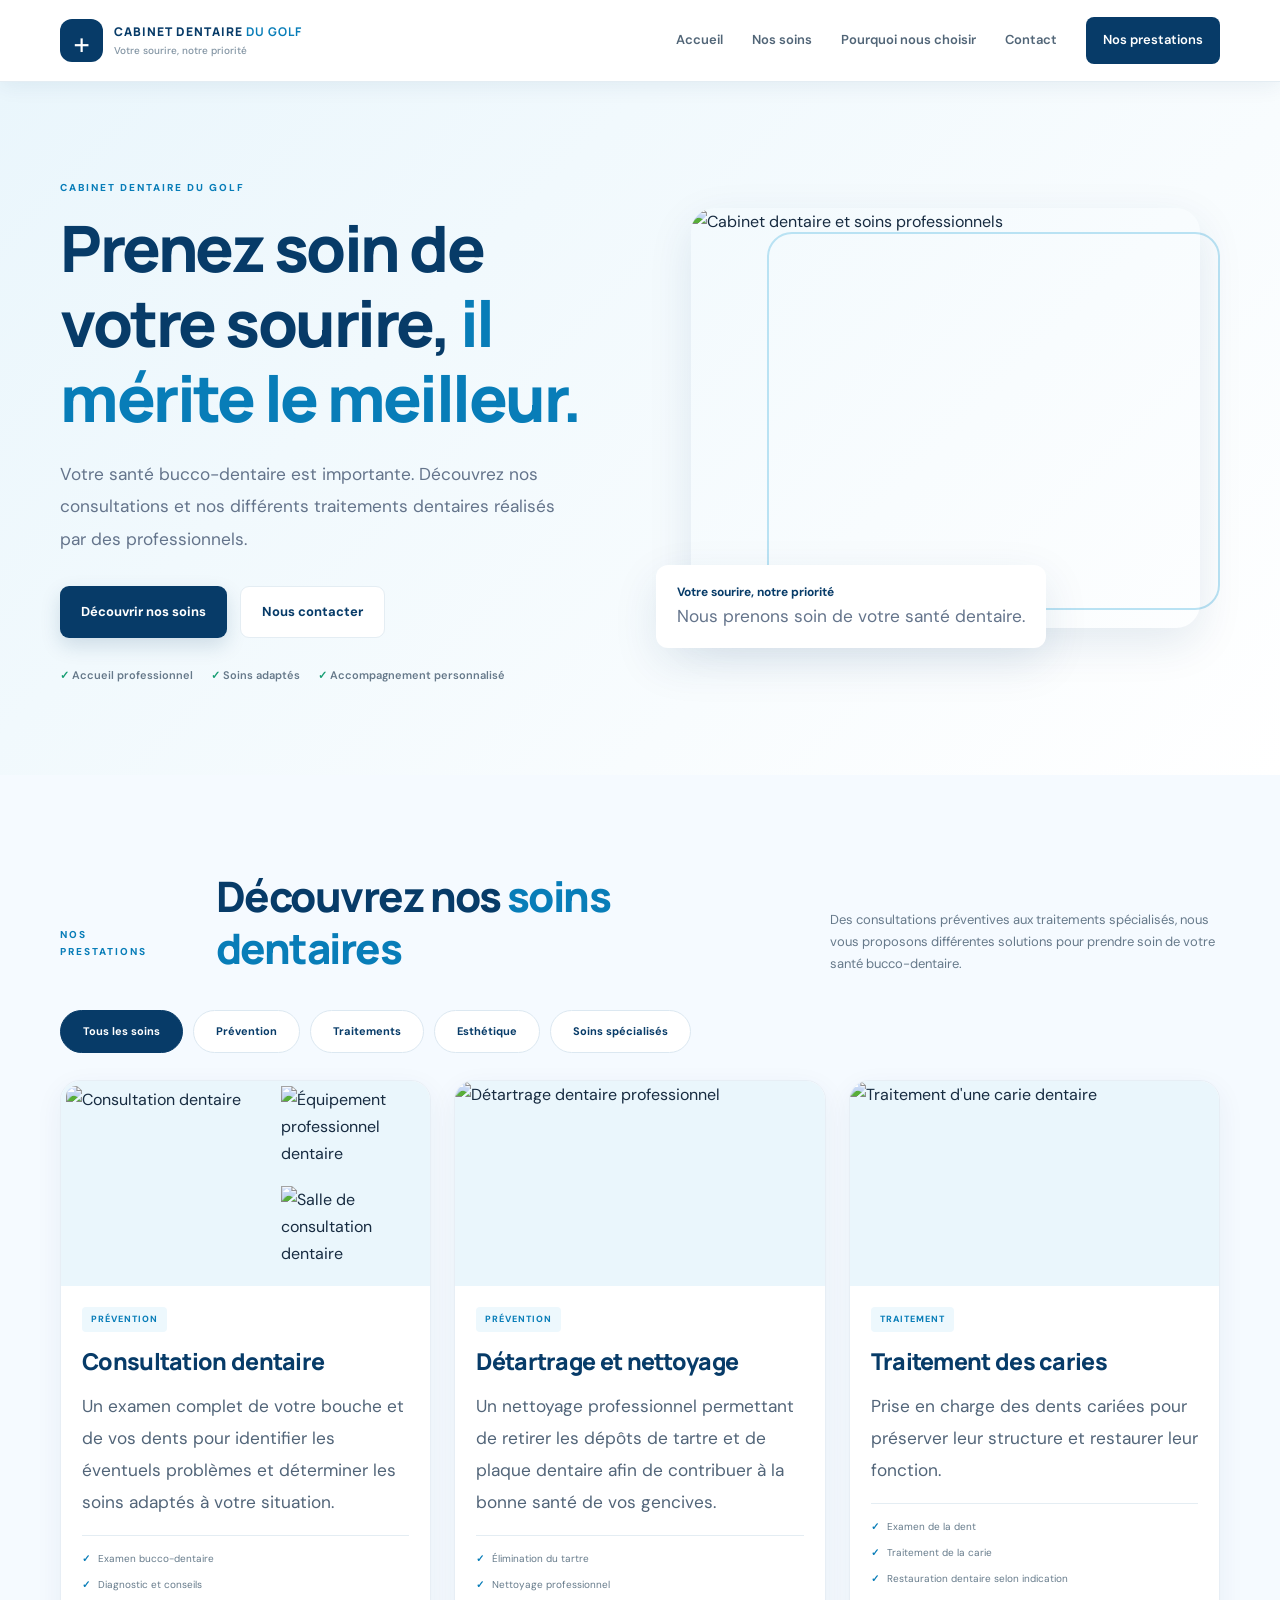
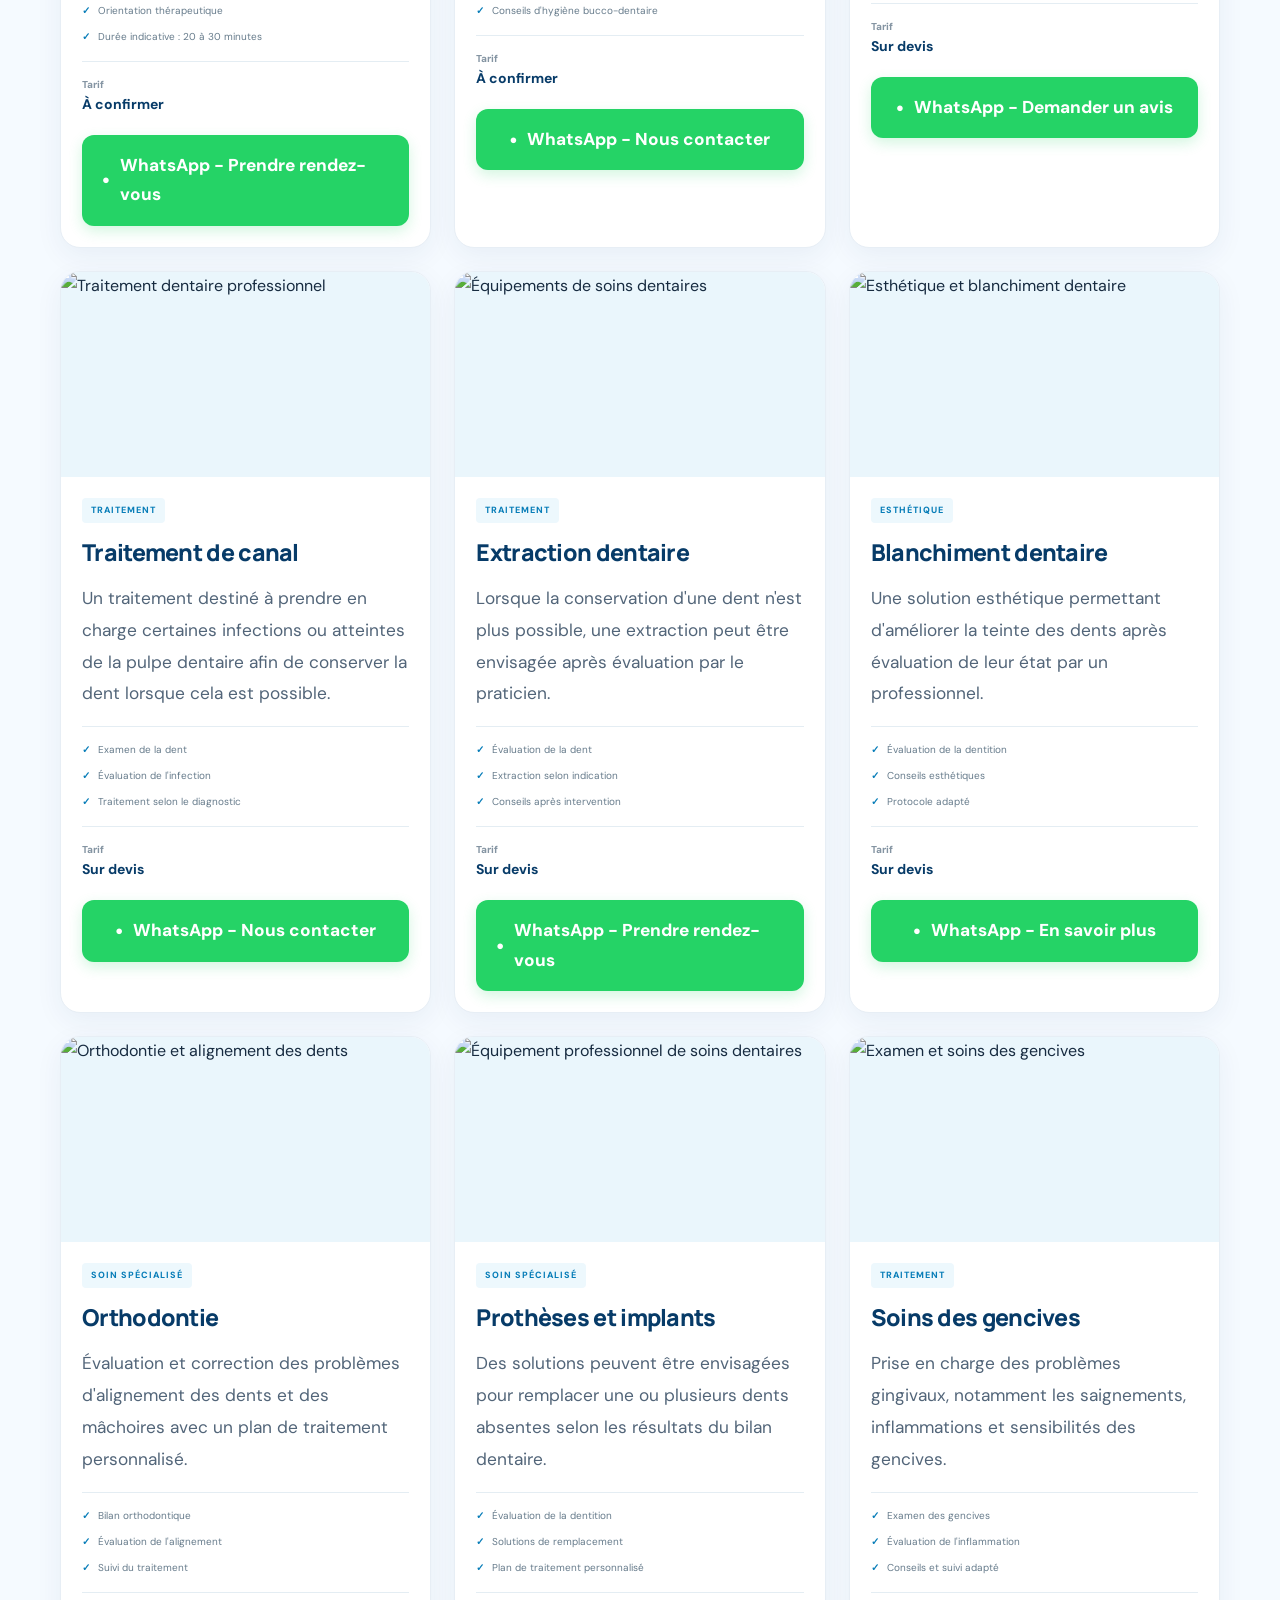
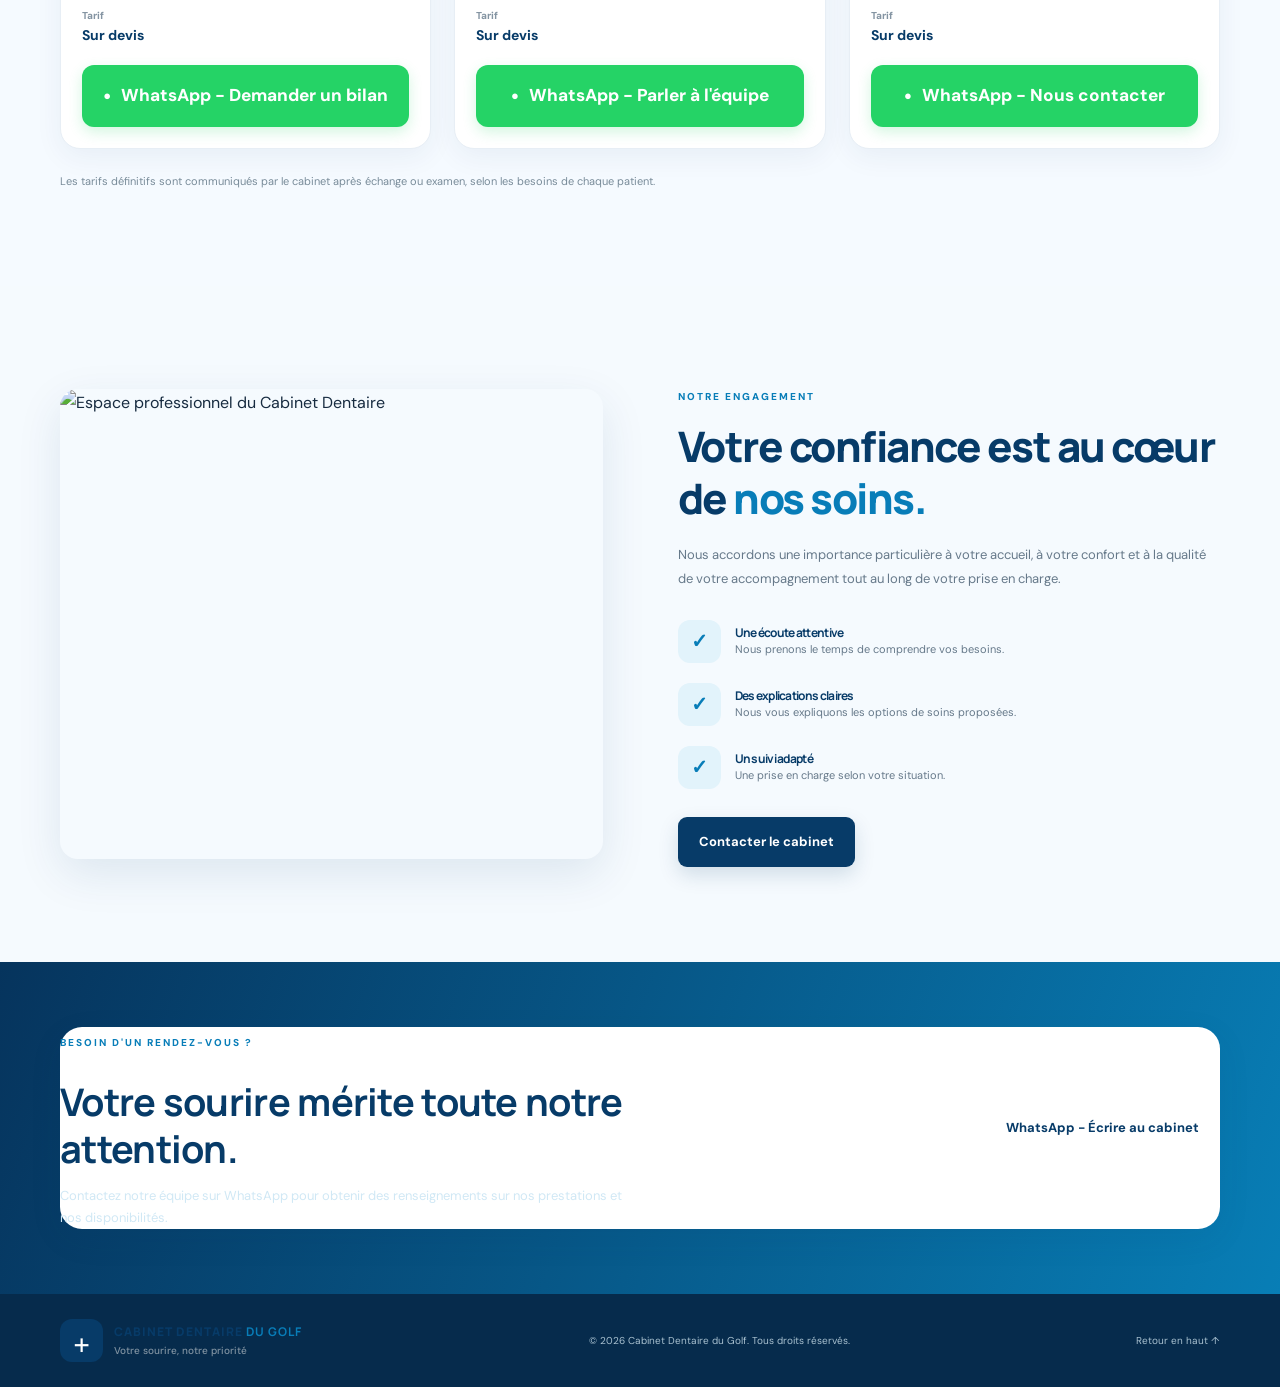
==== index.html @ 1cea5f8b "add" ====
<!DOCTYPE html>
<html lang="fr">
<head>
    <meta charset="UTF-8">
    <meta name="viewport" content="width=device-width, initial-scale=1.0">
    <meta name="description" content="Découvrez les consultations et soins dentaires du Cabinet Dentaire du Golf. Prenez rendez-vous facilement sur WhatsApp.">

    <title>Nos soins dentaires | Cabinet Dentaire du Golf</title>

    <!-- Google Fonts -->
    <link rel="preconnect" href="https://fonts.googleapis.com">
    <link rel="preconnect" href="https://fonts.gstatic.com" crossorigin>
    <link href="https://fonts.googleapis.com/css2?family=DM+Sans:wght@400;500;600;700&family=Manrope:wght@400;500;600;700;800&display=swap" rel="stylesheet">

    <!-- CSS : nous allons créer ce fichier ensuite -->
    <link rel="stylesheet" href="style.css">
</head>

<body>

    <!-- NAVIGATION -->
    <header class="site-header">
        <div class="container nav-container">

            <a href="#accueil" class="logo">
                <span class="logo-icon">+</span>
                <span>
                    CABINET DENTAIRE
                    <strong>DU GOLF</strong>
                    <small>Votre sourire, notre priorité</small>
                </span>
            </a>

            <nav class="navbar">
                <a href="#accueil">Accueil</a>
                <a href="#soins">Nos soins</a>
                <a href="#apropos">Pourquoi nous choisir</a>
                <a href="#contact">Contact</a>
                <a href="#soins" class="nav-button">
                    Nos prestations
                </a>
            </nav>

        </div>
    </header>


    <!-- SECTION HERO -->
    <section class="hero" id="accueil">

        <div class="container hero-container">

            <div class="hero-content">

                <span class="section-label">
                    CABINET DENTAIRE DU GOLF
                </span>

                <h1>
                    Prenez soin de votre sourire,
                    <span>il mérite le meilleur.</span>
                </h1>

                <p>
                    Votre santé bucco-dentaire est importante.
                    Découvrez nos consultations et nos différents
                    traitements dentaires réalisés par des professionnels.
                </p>

                <div class="hero-buttons">

                    <a href="#soins" class="btn-primary">
                        Découvrir nos soins
                    </a>

                    <a href="#contact" class="btn-secondary">
                        Nous contacter
                    </a>

                </div>

                <div class="hero-features">
                    <span>✓ Accueil professionnel</span>
                    <span>✓ Soins adaptés</span>
                    <span>✓ Accompagnement personnalisé</span>
                </div>

            </div>


            <div class="hero-image">

                <img
                    src="https://images.unsplash.com/photo-1606811971618-4486d14f3f99?auto=format&fit=crop&w=1100&q=85"
                    alt="Cabinet dentaire et soins professionnels"
                >

                <div class="hero-image-info">
                    <strong>Votre sourire, notre priorité</strong>
                    <p>Nous prenons soin de votre santé dentaire.</p>
                </div>

            </div>

        </div>

    </section>


    <!-- INTRODUCTION AUX SOINS -->
    <section class="services-section" id="soins">

        <div class="container">

            <div class="section-heading">

                <span class="section-label">NOS PRESTATIONS</span>

                <h2>
                    Découvrez nos
                    <span>soins dentaires</span>
                </h2>

                <p>
                    Des consultations préventives aux traitements spécialisés,
                    nous vous proposons différentes solutions pour prendre
                    soin de votre santé bucco-dentaire.
                </p>

            </div>


            <!-- FILTRES DES SOINS -->
            <div class="services-filters">

                <button class="filter-button active" data-filter="all">
                    Tous les soins
                </button>

                <button class="filter-button" data-filter="prevention">
                    Prévention
                </button>

                <button class="filter-button" data-filter="traitement">
                    Traitements
                </button>

                <button class="filter-button" data-filter="esthetique">
                    Esthétique
                </button>

                <button class="filter-button" data-filter="specialise">
                    Soins spécialisés
                </button>

            </div>


            <!-- CARTES DES SOINS -->
            <div class="services-grid">


                <!-- 01 CONSULTATION -->
                <article class="service-card" data-category="prevention">

                    <div class="service-images consultation-images">

                        <img
                            src="https://images.unsplash.com/photo-1606811841689-23dfddce3e95?auto=format&fit=crop&w=900&q=85"
                            alt="Consultation dentaire"
                            class="main-image"
                        >

                        <div class="secondary-images">

                            <img
                                src="https://images.unsplash.com/photo-1609840114035-3c981b782dfe?auto=format&fit=crop&w=500&q=80"
                                alt="Équipement professionnel dentaire"
                            >

                            <img
                                src="https://images.unsplash.com/photo-1629909613654-28e377c37b09?auto=format&fit=crop&w=500&q=80"
                                alt="Salle de consultation dentaire"
                            >

                        </div>

                    </div>

                    <div class="service-content">

                        <span class="service-category">
                            PRÉVENTION
                        </span>

                        <h3>Consultation dentaire</h3>

                        <p>
                            Un examen complet de votre bouche et de vos dents
                            pour identifier les éventuels problèmes et
                            déterminer les soins adaptés à votre situation.
                        </p>

                        <ul class="service-information">
                            <li>Examen bucco-dentaire</li>
                            <li>Diagnostic et conseils</li>
                            <li>Orientation thérapeutique</li>
                            <li>Durée indicative : 20 à 30 minutes</li>
                        </ul>

                        <div class="service-price">
                            <span>Tarif</span>
                            <strong>À confirmer</strong>
                        </div>

                        <a
                            href="https://wa.me/243XXXXXXXXX?text=Bonjour%2C%20je%20souhaite%20prendre%20rendez-vous%20pour%20une%20consultation%20dentaire."
                            class="whatsapp-button"
                            target="_blank"
                            rel="noopener noreferrer"
                        >
                            WhatsApp - Prendre rendez-vous
                        </a>

                    </div>

                </article>


                <!-- 02 DÉTARTRAGE -->
                <article class="service-card" data-category="prevention">

                    <div class="service-images">

                        <img
                            src="https://images.unsplash.com/photo-1609840114035-3c981b782dfe?auto=format&fit=crop&w=900&q=85"
                            alt="Détartrage dentaire professionnel"
                        >

                    </div>

                    <div class="service-content">

                        <span class="service-category">
                            PRÉVENTION
                        </span>

                        <h3>Détartrage et nettoyage</h3>

                        <p>
                            Un nettoyage professionnel permettant de retirer
                            les dépôts de tartre et de plaque dentaire afin
                            de contribuer à la bonne santé de vos gencives.
                        </p>

                        <ul class="service-information">
                            <li>Élimination du tartre</li>
                            <li>Nettoyage professionnel</li>
                            <li>Conseils d'hygiène bucco-dentaire</li>
                        </ul>

                        <div class="service-price">
                            <span>Tarif</span>
                            <strong>À confirmer</strong>
                        </div>

                        <a
                            href="https://wa.me/243XXXXXXXXX?text=Bonjour%2C%20je%20souhaite%20des%20informations%20sur%20le%20d%C3%A9tartrage."
                            class="whatsapp-button"
                            target="_blank"
                            rel="noopener noreferrer"
                        >
                            WhatsApp - Nous contacter
                        </a>

                    </div>

                </article>


                <!-- 03 CARIES -->
                <article class="service-card" data-category="traitement">

                    <div class="service-images">

                        <img
                            src="https://images.unsplash.com/photo-1606265752439-1f18756aa7fc?auto=format&fit=crop&w=900&q=85"
                            alt="Traitement d'une carie dentaire"
                        >

                    </div>

                    <div class="service-content">

                        <span class="service-category">
                            TRAITEMENT
                        </span>

                        <h3>Traitement des caries</h3>

                        <p>
                            Prise en charge des dents cariées pour préserver
                            leur structure et restaurer leur fonction.
                        </p>

                        <ul class="service-information">
                            <li>Examen de la dent</li>
                            <li>Traitement de la carie</li>
                            <li>Restauration dentaire selon indication</li>
                        </ul>

                        <div class="service-price">
                            <span>Tarif</span>
                            <strong>Sur devis</strong>
                        </div>

                        <a
                            href="https://wa.me/243XXXXXXXXX?text=Bonjour%2C%20je%20souhaite%20des%20informations%20sur%20le%20traitement%20des%20caries."
                            class="whatsapp-button"
                            target="_blank"
                            rel="noopener noreferrer"
                        >
                            WhatsApp - Demander un avis
                        </a>

                    </div>

                </article>


                <!-- 04 TRAITEMENT DE CANAL -->
                <article class="service-card" data-category="traitement">

                    <div class="service-images">

                        <img
                            src="https://images.unsplash.com/photo-1606811971618-4486d14f3f99?auto=format&fit=crop&w=900&q=85"
                            alt="Traitement dentaire professionnel"
                        >

                    </div>

                    <div class="service-content">

                        <span class="service-category">
                            TRAITEMENT
                        </span>

                        <h3>Traitement de canal</h3>

                        <p>
                            Un traitement destiné à prendre en charge
                            certaines infections ou atteintes de la pulpe
                            dentaire afin de conserver la dent lorsque cela
                            est possible.
                        </p>

                        <ul class="service-information">
                            <li>Examen de la dent</li>
                            <li>Évaluation de l'infection</li>
                            <li>Traitement selon le diagnostic</li>
                        </ul>

                        <div class="service-price">
                            <span>Tarif</span>
                            <strong>Sur devis</strong>
                        </div>

                        <a
                            href="https://wa.me/243XXXXXXXXX?text=Bonjour%2C%20je%20souhaite%20des%20informations%20sur%20le%20traitement%20de%20canal."
                            class="whatsapp-button"
                            target="_blank"
                            rel="noopener noreferrer"
                        >
                            WhatsApp - Nous contacter
                        </a>

                    </div>

                </article>


                <!-- 05 EXTRACTION -->
                <article class="service-card" data-category="traitement">

                    <div class="service-images">

                        <img
                            src="https://images.unsplash.com/photo-1629909613654-28e377c37b09?auto=format&fit=crop&w=900&q=85"
                            alt="Équipements de soins dentaires"
                        >

                    </div>

                    <div class="service-content">

                        <span class="service-category">
                            TRAITEMENT
                        </span>

                        <h3>Extraction dentaire</h3>

                        <p>
                            Lorsque la conservation d'une dent n'est plus
                            possible, une extraction peut être envisagée
                            après évaluation par le praticien.
                        </p>

                        <ul class="service-information">
                            <li>Évaluation de la dent</li>
                            <li>Extraction selon indication</li>
                            <li>Conseils après intervention</li>
                        </ul>

                        <div class="service-price">
                            <span>Tarif</span>
                            <strong>Sur devis</strong>
                        </div>

                        <a
                            href="https://wa.me/243XXXXXXXXX?text=Bonjour%2C%20je%20souhaite%20des%20informations%20sur%20une%20extraction%20dentaire."
                            class="whatsapp-button"
                            target="_blank"
                            rel="noopener noreferrer"
                        >
                            WhatsApp - Prendre rendez-vous
                        </a>

                    </div>

                </article>


                <!-- 06 BLANCHIMENT -->
                <article class="service-card" data-category="esthetique">

                    <div class="service-images">

                        <img
                            src="https://images.unsplash.com/photo-1598256989800-fe5f95da9787?auto=format&fit=crop&w=900&q=85"
                            alt="Esthétique et blanchiment dentaire"
                        >

                    </div>

                    <div class="service-content">

                        <span class="service-category">
                            ESTHÉTIQUE
                        </span>

                        <h3>Blanchiment dentaire</h3>

                        <p>
                            Une solution esthétique permettant d'améliorer
                            la teinte des dents après évaluation de leur
                            état par un professionnel.
                        </p>

                        <ul class="service-information">
                            <li>Évaluation de la dentition</li>
                            <li>Conseils esthétiques</li>
                            <li>Protocole adapté</li>
                        </ul>

                        <div class="service-price">
                            <span>Tarif</span>
                            <strong>Sur devis</strong>
                        </div>

                        <a
                            href="https://wa.me/243XXXXXXXXX?text=Bonjour%2C%20je%20souhaite%20des%20informations%20sur%20le%20blanchiment%20dentaire."
                            class="whatsapp-button"
                            target="_blank"
                            rel="noopener noreferrer"
                        >
                            WhatsApp - En savoir plus
                        </a>

                    </div>

                </article>


                <!-- 07 ORTHODONTIE -->
                <article class="service-card" data-category="specialise">

                    <div class="service-images">

                        <img
                            src="https://images.unsplash.com/photo-1606811971618-4486d14f3f99?auto=format&fit=crop&w=900&q=85"
                            alt="Orthodontie et alignement des dents"
                        >

                    </div>

                    <div class="service-content">

                        <span class="service-category">
                            SOIN SPÉCIALISÉ
                        </span>

                        <h3>Orthodontie</h3>

                        <p>
                            Évaluation et correction des problèmes
                            d'alignement des dents et des mâchoires
                            avec un plan de traitement personnalisé.
                        </p>

                        <ul class="service-information">
                            <li>Bilan orthodontique</li>
                            <li>Évaluation de l'alignement</li>
                            <li>Suivi du traitement</li>
                        </ul>

                        <div class="service-price">
                            <span>Tarif</span>
                            <strong>Sur devis</strong>
                        </div>

                        <a
                            href="https://wa.me/243XXXXXXXXX?text=Bonjour%2C%20je%20souhaite%20des%20informations%20sur%20l%27orthodontie."
                            class="whatsapp-button"
                            target="_blank"
                            rel="noopener noreferrer"
                        >
                            WhatsApp - Demander un bilan
                        </a>

                    </div>

                </article>


                <!-- 08 PROTHÈSES ET IMPLANTS -->
                <article class="service-card" data-category="specialise">

                    <div class="service-images">

                        <img
                            src="https://images.unsplash.com/photo-1629909613654-28e377c37b09?auto=format&fit=crop&w=900&q=85"
                            alt="Équipement professionnel de soins dentaires"
                        >

                    </div>

                    <div class="service-content">

                        <span class="service-category">
                            SOIN SPÉCIALISÉ
                        </span>

                        <h3>Prothèses et implants</h3>

                        <p>
                            Des solutions peuvent être envisagées pour
                            remplacer une ou plusieurs dents absentes
                            selon les résultats du bilan dentaire.
                        </p>

                        <ul class="service-information">
                            <li>Évaluation de la dentition</li>
                            <li>Solutions de remplacement</li>
                            <li>Plan de traitement personnalisé</li>
                        </ul>

                        <div class="service-price">
                            <span>Tarif</span>
                            <strong>Sur devis</strong>
                        </div>

                        <a
                            href="https://wa.me/243XXXXXXXXX?text=Bonjour%2C%20je%20souhaite%20des%20informations%20sur%20les%20proth%C3%A8ses%20et%20implants."
                            class="whatsapp-button"
                            target="_blank"
                            rel="noopener noreferrer"
                        >
                            WhatsApp - Parler à l'équipe
                        </a>

                    </div>

                </article>


                <!-- 09 SOINS DES GENCIVES -->
                <article class="service-card" data-category="traitement">

                    <div class="service-images">

                        <img
                            src="https://images.unsplash.com/photo-1609840114035-3c981b782dfe?auto=format&fit=crop&w=900&q=85"
                            alt="Examen et soins des gencives"
                        >

                    </div>

                    <div class="service-content">

                        <span class="service-category">
                            TRAITEMENT
                        </span>

                        <h3>Soins des gencives</h3>

                        <p>
                            Prise en charge des problèmes gingivaux,
                            notamment les saignements, inflammations
                            et sensibilités des gencives.
                        </p>

                        <ul class="service-information">
                            <li>Examen des gencives</li>
                            <li>Évaluation de l'inflammation</li>
                            <li>Conseils et suivi adapté</li>
                        </ul>

                        <div class="service-price">
                            <span>Tarif</span>
                            <strong>Sur devis</strong>
                        </div>

                        <a
                            href="https://wa.me/243XXXXXXXXX?text=Bonjour%2C%20je%20souhaite%20des%20informations%20sur%20les%20soins%20des%20gencives."
                            class="whatsapp-button"
                            target="_blank"
                            rel="noopener noreferrer"
                        >
                            WhatsApp - Nous contacter
                        </a>

                    </div>

                </article>

            </div>

            <p class="price-note">
                Les tarifs définitifs sont communiqués par le cabinet
                après échange ou examen, selon les besoins de chaque patient.
            </p>

        </div>

    </section>


    <!-- POURQUOI NOUS CHOISIR -->
    <section class="why-us-section" id="apropos">

        <div class="container why-us-container">

            <div class="why-us-image">

                <img
                    src="https://images.unsplash.com/photo-1629909613654-28e377c37b09?auto=format&fit=crop&w=1100&q=85"
                    alt="Espace professionnel du Cabinet Dentaire"
                >

            </div>

            <div class="why-us-content">

                <span class="section-label">
                    NOTRE ENGAGEMENT
                </span>

                <h2>
                    Votre confiance est au cœur de
                    <span>nos soins.</span>
                </h2>

                <p>
                    Nous accordons une importance particulière à votre
                    accueil, à votre confort et à la qualité de votre
                    accompagnement tout au long de votre prise en charge.
                </p>

                <div class="benefits-list">

                    <div class="benefit-item">
                        <span class="benefit-icon">✓</span>
                        <div>
                            <h3>Une écoute attentive</h3>
                            <p>Nous prenons le temps de comprendre vos besoins.</p>
                        </div>
                    </div>

                    <div class="benefit-item">
                        <span class="benefit-icon">✓</span>
                        <div>
                            <h3>Des explications claires</h3>
                            <p>Nous vous expliquons les options de soins proposées.</p>
                        </div>
                    </div>

                    <div class="benefit-item">
                        <span class="benefit-icon">✓</span>
                        <div>
                            <h3>Un suivi adapté</h3>
                            <p>Une prise en charge selon votre situation.</p>
                        </div>
                    </div>

                </div>

                <a href="#contact" class="btn-primary">
                    Contacter le cabinet
                </a>

            </div>

        </div>

    </section>


    <!-- CONTACT -->
    <section class="contact-section" id="contact">

        <div class="container contact-container">

            <div>
                <span class="section-label">
                    BESOIN D'UN RENDEZ-VOUS ?
                </span>

                <h2>
                    Votre sourire mérite toute notre attention.
                </h2>

                <p>
                    Contactez notre équipe sur WhatsApp pour obtenir
                    des renseignements sur nos prestations et nos
                    disponibilités.
                </p>
            </div>

            <a
                href="https://wa.me/243XXXXXXXXX?text=Bonjour%20Cabinet%20Dentaire%20du%20Golf%2C%20je%20souhaite%20avoir%20des%20informations."
                target="_blank"
                rel="noopener noreferrer"
                class="contact-whatsapp"
            >
                WhatsApp - Écrire au cabinet
            </a>

        </div>

    </section>


    <!-- FOOTER -->
    <footer class="footer">

        <div class="container footer-container">

            <a href="#accueil" class="logo">
                <span class="logo-icon">+</span>
                <span>
                    CABINET DENTAIRE
                    <strong>DU GOLF</strong>
                    <small>Votre sourire, notre priorité</small>
                </span>
            </a>

            <p>
                © 2026 Cabinet Dentaire du Golf.
                Tous droits réservés.
            </p>

            <a href="#accueil">Retour en haut ↑</a>

        </div>

    </footer>

</body>
</html>
---- style.css ----
/* =========================================
   1. VARIABLES ET CONFIGURATION GÉNÉRALE
========================================= */

:root {
    --primary: #073b68;
    --secondary: #087db8;
    --light-blue: #eaf6fc;
    --pale-blue: #f5fafe;
    --white: #ffffff;
    --dark: #142b40;
    --text: #66798a;
    --border: #e4edf3;
    --green: #20b96e;

    --shadow: 0 15px 45px rgba(7, 59, 104, 0.10);
    --transition: all 0.3s ease;
}

* {
    margin: 0;
    padding: 0;
    box-sizing: border-box;
}

html {
    scroll-behavior: smooth;
    scroll-padding-top: 90px;
}

body {
    font-family: "DM Sans", sans-serif;
    color: var(--dark);
    background: var(--white);
    line-height: 1.7;
}

img {
    display: block;
    width: 100%;
    object-fit: cover;
}

a {
    text-decoration: none;
    color: inherit;
}

button {
    font: inherit;
    cursor: pointer;
}

.container {
    width: min(1160px, calc(100% - 44px));
    margin: auto;
}


/* =========================================
   2. BARRE DE NAVIGATION
========================================= */

.site-header {
    height: 82px;
    display: flex;
    align-items: center;
    background: rgba(255, 255, 255, 0.97);
    position: sticky;
    top: 0;
    z-index: 100;
    border-bottom: 1px solid var(--border);
    backdrop-filter: blur(14px);
}

.nav-container {
    display: flex;
    align-items: center;
    justify-content: space-between;
}

.logo {
    display: flex;
    align-items: center;
    gap: 11px;
    font-family: "Manrope", sans-serif;
    font-size: 12px;
    font-weight: 800;
    letter-spacing: 1px;
    color: var(--primary);
}

.logo-icon {
    width: 43px;
    height: 43px;
    display: grid;
    place-items: center;
    background: var(--primary);
    color: white;
    font-size: 30px;
    font-weight: 500;
    border-radius: 12px;
}

.logo strong {
    color: var(--secondary);
}

.logo small {
    display: block;
    font-family: "DM Sans", sans-serif;
    font-size: 10px;
    font-weight: 500;
    letter-spacing: 0;
    color: #8193a2;
}

.navbar {
    display: flex;
    align-items: center;
    gap: 29px;
}

.navbar a {
    font-size: 13px;
    font-weight: 600;
    color: #516577;
    transition: var(--transition);
}

.navbar a:hover {
    color: var(--secondary);
}

.navbar .nav-button {
    background: var(--primary);
    color: white;
    padding: 12px 17px;
    border-radius: 8px;
}

.navbar .nav-button:hover {
    background: var(--secondary);
    color: white;
}


/* =========================================
   3. BOUTONS
========================================= */

.btn-primary,
.btn-secondary,
.contact-whatsapp {
    display: inline-flex;
    align-items: center;
    justify-content: center;
    padding: 14px 21px;
    border-radius: 9px;
    font-size: 13px;
    font-weight: 700;
    transition: var(--transition);
}

.btn-primary {
    background: var(--primary);
    color: white;
    box-shadow: 0 8px 20px rgba(7, 59, 104, 0.15);
}

.btn-primary:hover {
    background: var(--secondary);
    transform: translateY(-3px);
}

.btn-secondary {
    background: white;
    color: var(--primary);
    border: 1px solid var(--border);
}

.btn-secondary:hover {
    border-color: var(--secondary);
    transform: translateY(-3px);
}


/* =========================================
   4. SECTION HERO
========================================= */

.hero {
    position: relative;
    overflow: hidden;
    background: linear-gradient(
        115deg,
        #f2f9fd 0%,
        #ffffff 60%,
        #eaf6fc 100%
    );

    padding: 78px 0 88px;
}

.hero-container {
    display: grid;
    grid-template-columns: 1.03fr 0.97fr;
    gap: 70px;
    align-items: center;
}

.section-label {
    display: inline-block;
    color: var(--secondary);
    font-size: 10px;
    font-weight: 800;
    letter-spacing: 2px;
    margin-bottom: 15px;
}

.hero-content h1 {
    font-family: "Manrope", sans-serif;
    font-size: clamp(42px, 5vw, 62px);
    font-weight: 800;
    line-height: 1.17;
    letter-spacing: -2.5px;
    color: var(--primary);
    margin-bottom: 22px;
}

.hero-content h1 span,
.section-heading h2 span,
.why-us-content h2 span {
    color: var(--secondary);
}

.hero-content > p {
    max-width: 520px;
    color: var(--text);
    font-size: 15px;
    line-height: 1.9;
}

.hero-buttons {
    display: flex;
    gap: 13px;
    flex-wrap: wrap;
    margin-top: 30px;
}

.hero-features {
    display: flex;
    flex-wrap: wrap;
    gap: 18px;
    margin-top: 28px;
}

.hero-features span {
    font-size: 11px;
    font-weight: 600;
    color: var(--text);
}

.hero-features span::first-letter {
    color: #159d72;
}

.hero-image {
    height: 440px;
    position: relative;
    padding: 0 20px 20px 0;
}

.hero-image::before {
    content: "";
    position: absolute;
    top: 24px;
    right: 0;
    width: 85%;
    height: 85%;
    border: 2px solid #b9e2f3;
    border-radius: 25px;
}

.hero-image img {
    height: 100%;
    position: relative;
    border-radius: 24px;
    box-shadow: var(--shadow);
}

.hero-image-info {
    position: absolute;
    left: -35px;
    bottom: 0;
    background: white;
    padding: 17px 21px;
    border-radius: 12px;
    box-shadow: var(--shadow);
}

.hero-image-info strong {
    display: block;
    font-size: 12px;
    color: var(--primary);
}

.hero-image-info p {
    font-size: 10px;
    color: var(--text);
}


/* =========================================
   5. TITRES DES SECTIONS
========================================= */

.section-heading {
    display: flex;
    justify-content: space-between;
    align-items: end;
    gap: 40px;
    margin-bottom: 35px;
}

.section-heading h2,
.why-us-content h2 {
    font-family: "Manrope", sans-serif;
    font-size: clamp(30px, 3.5vw, 42px);
    font-weight: 800;
    line-height: 1.25;
    letter-spacing: -1.5px;
    color: var(--primary);
}

.section-heading > p {
    max-width: 390px;
    color: var(--text);
    font-size: 13px;
}


/* =========================================
   6. SECTION DES SOINS
========================================= */

.services-section {
    padding: 95px 0;
}

.services-filters {
    display: flex;
    flex-wrap: wrap;
    gap: 10px;
    margin-bottom: 27px;
}

.filter-button {
    padding: 9px 16px;
    border: 1px solid var(--border);
    background: white;
    color: var(--text);
    border-radius: 30px;
    font-size: 11px;
    font-weight: 700;
    transition: var(--transition);
}

.filter-button:hover,
.filter-button.active {
    background: var(--primary);
    border-color: var(--primary);
    color: white;
}


/* =========================================
   7. GRILLE DES CARTES
========================================= */

.services-grid {
    display: grid;
    grid-template-columns: repeat(3, 1fr);
    gap: 23px;
}

.service-card {
    display: flex;
    flex-direction: column;
    background: white;
    border: 1px solid var(--border);
    border-radius: 15px;
    overflow: hidden;
    transition: var(--transition);
}

.service-card:hover {
    transform: translateY(-6px);
    box-shadow: var(--shadow);
    border-color: #c8e5f2;
}


/* =========================================
   8. IMAGES DES CARTES
========================================= */

.service-images {
    height: 205px;
    overflow: hidden;
    background: var(--light-blue);
}

.service-images > img {
    width: 100%;
    height: 100%;
    transition: transform 0.5s ease;
}

.service-card:hover .service-images > img {
    transform: scale(1.06);
}

/* Galerie de consultation avec trois images */

.consultation-images {
    display: grid;
    grid-template-columns: 1.45fr 1fr;
    gap: 5px;
    padding: 5px;
}

.consultation-images .main-image {
    height: 100%;
    border-radius: 10px 0 0 10px;
}

.secondary-images {
    display: grid;
    grid-template-rows: 1fr 1fr;
    gap: 5px;
    min-width: 0;
}

.secondary-images img {
    height: 100%;
    min-height: 0;
    border-radius: 0 9px 0 0;
}

.secondary-images img:last-child {
    border-radius: 0 0 9px 0;
}


/* =========================================
   9. CONTENU DES CARTES
========================================= */

.service-content {
    padding: 21px;
    display: flex;
    flex-direction: column;
    flex: 1;
}

.service-category {
    display: inline-block;
    width: fit-content;
    padding: 5px 9px;
    margin-bottom: 13px;
    background: #edf8fd;
    color: var(--secondary);
    border-radius: 4px;
    font-size: 9px;
    font-weight: 800;
    letter-spacing: 1px;
}

.service-content h3 {
    font-family: "Manrope", sans-serif;
    font-size: 19px;
    font-weight: 800;
    color: var(--primary);
    margin-bottom: 11px;
}

.service-content > p {
    font-size: 12px;
    color: var(--text);
    line-height: 1.85;
    margin-bottom: 16px;
}

.service-information {
    list-style: none;
    display: grid;
    gap: 8px;
    border-top: 1px solid var(--border);
    padding-top: 14px;
}

.service-information li {
    font-size: 10px;
    color: #667b8b;
}

.service-information li::before {
    content: "✓";
    color: var(--secondary);
    font-weight: 800;
    margin-right: 8px;
}


/* =========================================
   10. PRIX DES SOINS
========================================= */

.service-price {
    display: flex;
    flex-direction: column;
    margin-top: 18px;
    padding-top: 14px;
    border-top: 1px solid var(--border);
}

.service-price span {
    font-size: 10px;
    color: #8494a2;
}

.service-price strong {
    font-size: 14px;
    color: var(--primary);
}


/* =========================================
   11. BOUTONS WHATSAPP
========================================= */

.whatsapp-button {
    display: flex;
    align-items: center;
    justify-content: center;
    gap: 8px;

    width: 100%;
    margin-top: 15px;
    padding: 12px 10px;

    background: #eaf9f1;
    color: #138a51;

    border-radius: 8px;

    font-size: 11px;
    font-weight: 800;

    transition: var(--transition);
}

.whatsapp-button::before {
    content: "●";
    font-size: 13px;
}

.whatsapp-button:hover {
    background: #20b96e;
    color: white;
    transform: translateY(-2px);
}

.price-note {
    margin-top: 23px;
    font-size: 11px;
    color: #788b99;
}


/* =========================================
   12. SECTION POURQUOI NOUS CHOISIR
========================================= */

.why-us-section {
    background: var(--pale-blue);
    padding: 95px 0;
}

.why-us-container {
    display: grid;
    grid-template-columns: 1fr 1fr;
    gap: 75px;
    align-items: center;
}

.why-us-image {
    height: 470px;
}

.why-us-image img {
    height: 100%;
    border-radius: 18px;
    box-shadow: var(--shadow);
}

.why-us-content > p {
    font-size: 13px;
    color: var(--text);
    line-height: 1.9;
    margin-top: 18px;
}

.benefits-list {
    display: grid;
    gap: 20px;
    margin: 28px 0;
}

.benefit-item {
    display: flex;
    align-items: center;
    gap: 14px;
}

.benefit-icon {
    width: 43px;
    height: 43px;
    display: grid;
    place-items: center;
    flex-shrink: 0;
    background: #e2f3fb;
    color: var(--secondary);
    border-radius: 12px;
    font-size: 20px;
    font-weight: 800;
}

.benefit-item h3 {
    font-size: 12px;
    color: var(--primary);
}

.benefit-item p {
    font-size: 11px;
    color: var(--text);
}


/* =========================================
   13. SECTION CONTACT
========================================= */

.contact-section {
    padding: 65px 0;
    background: linear-gradient(
        110deg,
        #06345d,
        #087eb6
    );
    color: white;
}

.contact-container {
    display: flex;
    justify-content: space-between;
    align-items: center;
    gap: 35px;
}

.contact-container h2 {
    max-width: 600px;
    font-family: "Manrope", sans-serif;
    font-size: clamp(27px, 3vw, 38px);
    line-height: 1.25;
    margin: 12px 0;
}

.contact-container p {
    max-width: 580px;
    font-size: 13px;
    color: #d0e8f5;
}

.contact-whatsapp {
    flex-shrink: 0;
    background: white;
    color: var(--primary);
}

.contact-whatsapp:hover {
    background: #eaf9f1;
    transform: translateY(-3px);
}


/* =========================================
   14. PIED DE PAGE
========================================= */

.footer {
    background: #062b4c;
    color: white;
    padding: 25px 0;
}

.footer-container {
    display: flex;
    align-items: center;
    justify-content: space-between;
    gap: 20px;
}

.footer-container p,
.footer-container > a:last-child {
    font-size: 10px;
    color: #a9c1d0;
}


/* =========================================
   15. RESPONSIVE TABLETTES
========================================= */

@media (max-width: 950px) {

    .navbar {
        gap: 15px;
    }

    .hero-container {
        gap: 40px;
    }

    .services-grid {
        grid-template-columns: repeat(2, 1fr);
    }

    .why-us-container {
        gap: 40px;
    }

}


/* =========================================
   16. RESPONSIVE MOBILES
========================================= */

@media (max-width: 720px) {

    .site-header {
        height: 72px;
    }

    .navbar {
        gap: 10px;
    }

    .navbar a {
        font-size: 10px;
    }

    .navbar .nav-button {
        padding: 9px 10px;
    }

    .hero {
        padding: 55px 0 65px;
    }

    .hero-container {
        grid-template-columns: 1fr;
        gap: 45px;
    }

    .hero-image {
        height: 340px;
        margin-left: 25px;
    }

    .hero-content h1 {
        font-size: 43px;
    }

    .section-heading {
        display: block;
    }

    .section-heading > p {
        margin-top: 15px;
    }

    .why-us-container {
        grid-template-columns: 1fr;
        gap: 38px;
    }

    .why-us-image {
        height: 340px;
    }

    .contact-container {
        align-items: flex-start;
        flex-direction: column;
    }

    .footer-container {
        flex-wrap: wrap;
    }

}


/* =========================================
   17. PETITS ÉCRANS
========================================= */

@media (max-width: 520px) {

    .container {
        width: calc(100% - 30px);
    }

    .hero-content h1 {
        font-size: 39px;
        letter-spacing: -1.5px;
    }

    .hero-content > p {
        font-size: 14px;
    }

    .hero-image {
        height: 280px;
    }

    .services-section,
    .why-us-section {
        padding: 68px 0;
    }

    .services-grid {
        grid-template-columns: 1fr;
        gap: 18px;
    }

    .service-images {
        height: 215px;
    }

    .service-content {
        padding: 20px;
    }

    .section-heading h2,
    .why-us-content h2 {
        font-size: 32px;
    }

    .services-filters {
        gap: 7px;
    }

    .filter-button {
        padding: 8px 12px;
        font-size: 10px;
    }

    .footer-container {
        gap: 14px;
    }

    .footer-container p {
        width: 100%;
    }

}


/* =========================================
   18. ACCESSIBILITÉ
========================================= */

button:focus-visible,
a:focus-visible {
    outline: 3px solid #38aee0;
    outline-offset: 3px;
}

@media (prefers-reduced-motion: reduce) {
    *,
    *::before,
    *::after {
        scroll-behavior: auto !important;
        transition-duration: 0.01ms !important;
        animation-duration: 0.01ms !important;
    }
}


/* =========================================
   DESIGN PREMIUM - CABINET DENTAIRE DU GOLF
========================================= */

/* Police moderne */
@import url('https://fonts.googleapis.com/css2?family=DM+Sans:wght@400;500;600;700;800&family=Manrope:wght@400;500;600;700;800&display=swap');

:root {
    --primary: #073b68;
    --secondary: #087db8;
    --accent: #16a34a;
    --whatsapp: #25D366;
    --whatsapp-dark: #128C7E;
    --text-dark: #172b40;
    --text-light: #64748b;
    --background: #f5faff;
    --white: #ffffff;
}

body {
    font-family: 'DM Sans', sans-serif;
    color: var(--text-dark);
    background: var(--background);
    line-height: 1.7;
}

h1, h2, h3, h4 {
    font-family: 'Manrope', sans-serif;
    letter-spacing: -0.7px;
    line-height: 1.25;
    color: var(--primary);
}

/* Navigation */
.site-header {
    background: rgba(255, 255, 255, 0.97);
    box-shadow: 0 4px 20px rgba(7, 59, 104, 0.07);
    backdrop-filter: blur(12px);
}

.nav-button {
    background: var(--primary);
    color: white;
    border-radius: 30px;
    padding: 12px 24px;
    font-weight: 700;
    transition: background 0.2s ease;
}

.nav-button:hover {
    background: var(--secondary);
}

/* Hero */
.hero {
    background: linear-gradient(135deg, #eaf6fc, #ffffff);
    padding: 90px 0;
}

.hero h1 {
    font-size: clamp(2.5rem, 5vw, 4.2rem);
    font-weight: 800;
}

.hero p {
    font-size: 1.08rem;
    color: var(--text-light);
}

/* Titres de sections */
.section-title {
    font-size: clamp(2rem, 4vw, 2.8rem);
    font-weight: 800;
    margin-bottom: 15px;
}

.section-description {
    color: var(--text-light);
    max-width: 680px;
    margin: 0 auto 35px;
}

/* Filtres */
.filter-button {
    background: white;
    border: 1px solid #dce8f1;
    color: var(--primary);
    border-radius: 30px;
    padding: 11px 22px;
    font-family: inherit;
    font-weight: 700;
    transition: all 0.2s ease;
}

.filter-button.active {
    background: var(--primary);
    color: white;
    border-color: var(--primary);
}

.filter-button:hover {
    border-color: var(--secondary);
    color: var(--secondary);
}

/* Cartes de soins */
.service-card {
    background: white;
    border: 1px solid #e7eef5;
    border-radius: 20px;
    overflow: hidden;
    box-shadow: 0 8px 28px rgba(7, 59, 104, 0.06);
    transition: transform 0.25s ease, box-shadow 0.25s ease;
}

.service-card:hover {
    transform: translateY(-5px);
    box-shadow: 0 16px 38px rgba(7, 59, 104, 0.12);
}

.service-card h3 {
    font-size: 1.25rem;
    font-weight: 800;
}

.service-card p {
    color: var(--text-light);
}

.service-price {
    color: var(--primary);
    font-weight: 800;
    font-size: 1.05rem;
}

/* Bouton WhatsApp : vert permanent */
.whatsapp-button {
    display: flex;
    align-items: center;
    justify-content: center;
    gap: 10px;
    width: 100%;
    padding: 14px 18px;
    margin-top: 18px;
    border: none;
    border-radius: 12px;
    background-color: #25D366 !important;
    color: #ffffff !important;
    font-family: 'DM Sans', sans-serif;
    font-size: 15px;
    font-weight: 800;
    text-decoration: none;
    box-shadow: 0 5px 14px rgba(37, 211, 102, 0.2);
    cursor: pointer;
    transition: transform 0.2s ease, box-shadow 0.2s ease;
}

/* Même couleur verte au survol */
.whatsapp-button:hover,
.whatsapp-button:focus,
.whatsapp-button:active {
    background-color: #25D366 !important;
    color: #ffffff !important;
    transform: translateY(-2px);
    box-shadow: 0 8px 20px rgba(37, 211, 102, 0.3);
}

/* Icône WhatsApp */
.whatsapp-button svg {
    width: 21px;
    height: 21px;
    fill: currentColor;
    flex-shrink: 0;
}

/* Sections de présentation */
.why-item {
    background: white;
    border-radius: 16px;
    padding: 25px;
    box-shadow: 0 5px 20px rgba(7, 59, 104, 0.05);
}

.contact-container {
    background: white;
    border-radius: 22px;
    box-shadow: 0 10px 35px rgba(7, 59, 104, 0.07);
}

/* Pied de page */
footer {
    background: #062c4c;
    color: white;
}

footer p,
footer a {
    color: #d4e5f2;
}

/* Responsive */
@media (max-width: 768px) {
    .hero {
        padding: 55px 0;
    }

    .hero h1 {
        font-size: 2.3rem;
    }

    .service-card {
        border-radius: 16px;
    }

    .whatsapp-button {
        padding: 13px;
    }
}



/* =========================================
   AGRANDIR LES TEXTES DES CARTES DE SOINS
========================================= */

/* Titres des soins */
.service-card h3 {
    font-size: 1.45rem;
    font-weight: 800;
    line-height: 1.4;
    margin-bottom: 14px;
}

/* Descriptions des soins */
.service-card p {
    font-size: 1.08rem;
    line-height: 1.85;
    color: #526579;
}

/* Informations supplémentaires */
.service-information {
    font-size: 1.05rem;
    line-height: 1.8;
}

/* Prix des soins */
.service-price {
    font-size: 1.3rem;
    font-weight: 800;
    margin-top: 15px;
}

/* Boutons WhatsApp */
.service-card .whatsapp-button {
    font-size: 1.08rem;
    font-weight: 800;
    padding: 16px 20px;
    min-height: 55px;
}

/* Numéros des cartes */
.service-card .service-number {
    font-size: 1.1rem;
    font-weight: 800;
}

/* Version mobile */
@media (max-width: 768px) {
    .service-card h3 {
        font-size: 1.3rem;
    }

    .service-card p,
    .service-information {
        font-size: 1.02rem;
    }

    .service-price {
        font-size: 1.2rem;
    }

    .service-card .whatsapp-button {
        font-size: 1rem;
    }
}
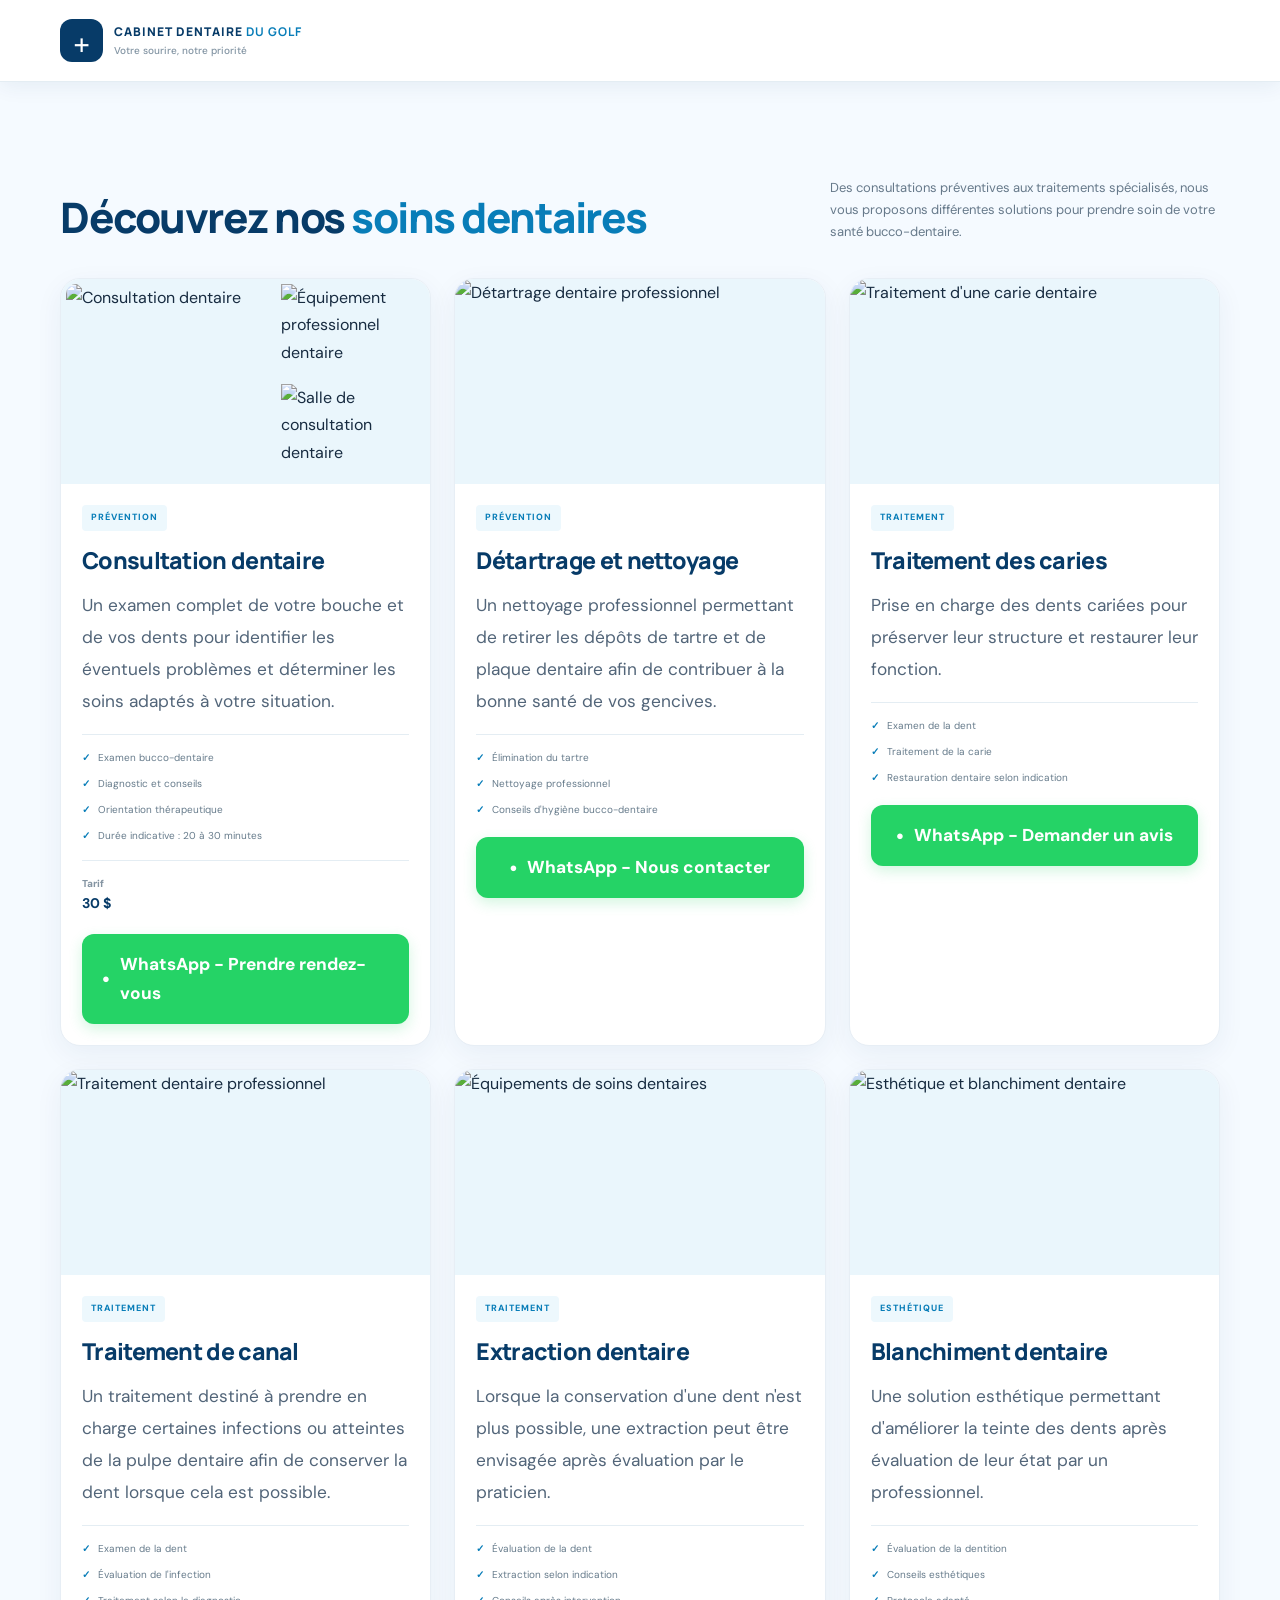
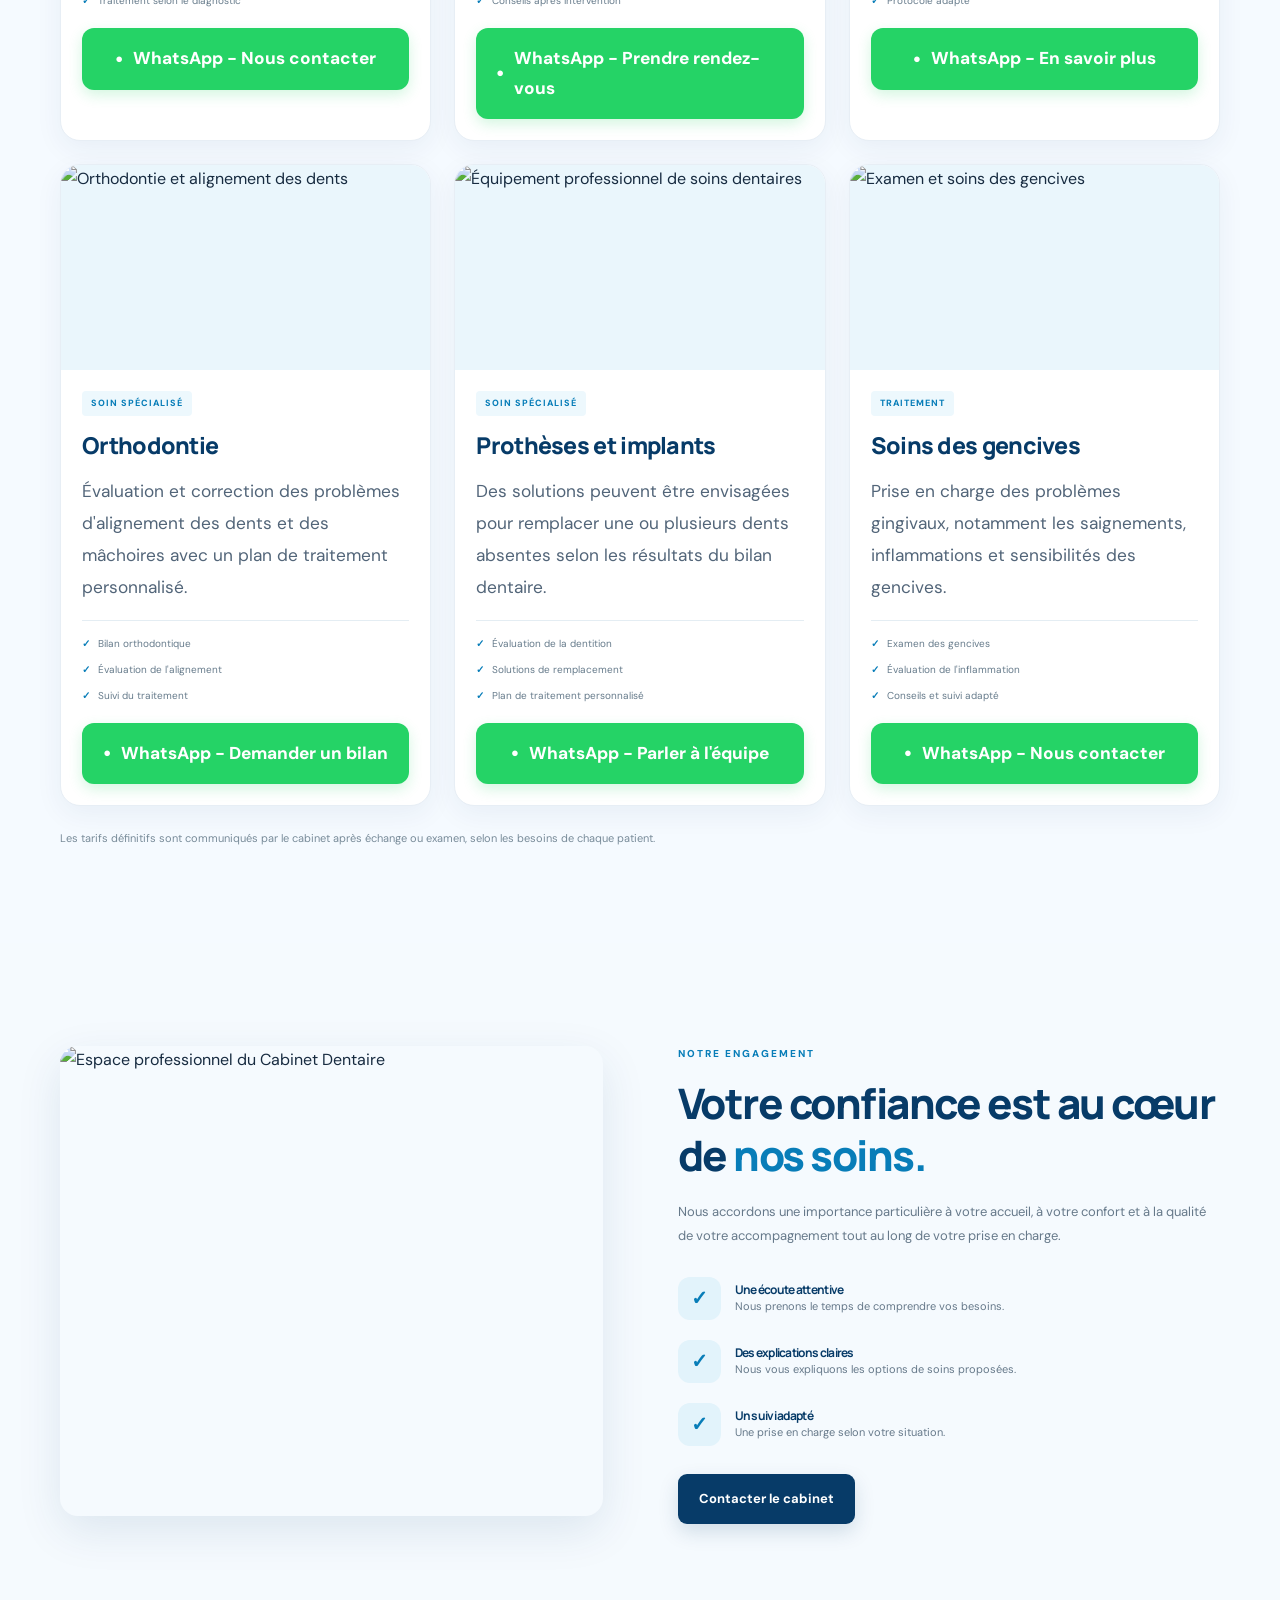
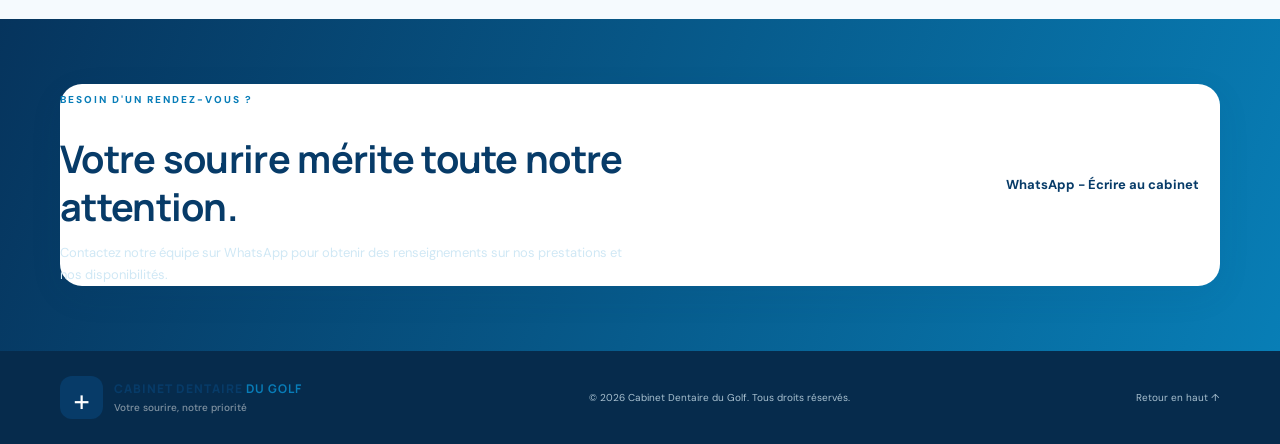
==== commit 6a559717: "add" ====
--- a/index.html
+++ b/index.html
@@ -32,81 +32,11 @@
                 </span>
             </a>
 
-            <nav class="navbar">
-                <a href="#accueil">Accueil</a>
-                <a href="#soins">Nos soins</a>
-                <a href="#apropos">Pourquoi nous choisir</a>
-                <a href="#contact">Contact</a>
-                <a href="#soins" class="nav-button">
-                    Nos prestations
-                </a>
-            </nav>
-
+           
         </div>
     </header>
 
 
-    <!-- SECTION HERO -->
-    <section class="hero" id="accueil">
-
-        <div class="container hero-container">
-
-            <div class="hero-content">
-
-                <span class="section-label">
-                    CABINET DENTAIRE DU GOLF
-                </span>
-
-                <h1>
-                    Prenez soin de votre sourire,
-                    <span>il mérite le meilleur.</span>
-                </h1>
-
-                <p>
-                    Votre santé bucco-dentaire est importante.
-                    Découvrez nos consultations et nos différents
-                    traitements dentaires réalisés par des professionnels.
-                </p>
-
-                <div class="hero-buttons">
-
-                    <a href="#soins" class="btn-primary">
-                        Découvrir nos soins
-                    </a>
-
-                    <a href="#contact" class="btn-secondary">
-                        Nous contacter
-                    </a>
-
-                </div>
-
-                <div class="hero-features">
-                    <span>✓ Accueil professionnel</span>
-                    <span>✓ Soins adaptés</span>
-                    <span>✓ Accompagnement personnalisé</span>
-                </div>
-
-            </div>
-
-
-            <div class="hero-image">
-
-                <img
-                    src="https://images.unsplash.com/photo-1606811971618-4486d14f3f99?auto=format&fit=crop&w=1100&q=85"
-                    alt="Cabinet dentaire et soins professionnels"
-                >
-
-                <div class="hero-image-info">
-                    <strong>Votre sourire, notre priorité</strong>
-                    <p>Nous prenons soin de votre santé dentaire.</p>
-                </div>
-
-            </div>
-
-        </div>
-
-    </section>
-
 
     <!-- INTRODUCTION AUX SOINS -->
     <section class="services-section" id="soins">
@@ -114,8 +44,6 @@
         <div class="container">
 
             <div class="section-heading">
-
-                <span class="section-label">NOS PRESTATIONS</span>
 
                 <h2>
                     Découvrez nos
@@ -132,30 +60,7 @@
 
 
             <!-- FILTRES DES SOINS -->
-            <div class="services-filters">
-
-                <button class="filter-button active" data-filter="all">
-                    Tous les soins
-                </button>
-
-                <button class="filter-button" data-filter="prevention">
-                    Prévention
-                </button>
-
-                <button class="filter-button" data-filter="traitement">
-                    Traitements
-                </button>
-
-                <button class="filter-button" data-filter="esthetique">
-                    Esthétique
-                </button>
-
-                <button class="filter-button" data-filter="specialise">
-                    Soins spécialisés
-                </button>
-
-            </div>
-
+        
 
             <!-- CARTES DES SOINS -->
             <div class="services-grid">
@@ -211,7 +116,7 @@
 
                         <div class="service-price">
                             <span>Tarif</span>
-                            <strong>À confirmer</strong>
+                            <strong>30 $</strong>
                         </div>
 
                         <a
@@ -260,11 +165,7 @@
                             <li>Conseils d'hygiène bucco-dentaire</li>
                         </ul>
 
-                        <div class="service-price">
-                            <span>Tarif</span>
-                            <strong>À confirmer</strong>
-                        </div>
-
+    
                         <a
                             href="https://wa.me/243XXXXXXXXX?text=Bonjour%2C%20je%20souhaite%20des%20informations%20sur%20le%20d%C3%A9tartrage."
                             class="whatsapp-button"
@@ -310,11 +211,7 @@
                             <li>Restauration dentaire selon indication</li>
                         </ul>
 
-                        <div class="service-price">
-                            <span>Tarif</span>
-                            <strong>Sur devis</strong>
-                        </div>
-
+                        
                         <a
                             href="https://wa.me/243XXXXXXXXX?text=Bonjour%2C%20je%20souhaite%20des%20informations%20sur%20le%20traitement%20des%20caries."
                             class="whatsapp-button"
@@ -362,10 +259,7 @@
                             <li>Traitement selon le diagnostic</li>
                         </ul>
 
-                        <div class="service-price">
-                            <span>Tarif</span>
-                            <strong>Sur devis</strong>
-                        </div>
+                        
 
                         <a
                             href="https://wa.me/243XXXXXXXXX?text=Bonjour%2C%20je%20souhaite%20des%20informations%20sur%20le%20traitement%20de%20canal."
@@ -413,10 +307,7 @@
                             <li>Conseils après intervention</li>
                         </ul>
 
-                        <div class="service-price">
-                            <span>Tarif</span>
-                            <strong>Sur devis</strong>
-                        </div>
+                       
 
                         <a
                             href="https://wa.me/243XXXXXXXXX?text=Bonjour%2C%20je%20souhaite%20des%20informations%20sur%20une%20extraction%20dentaire."
@@ -464,10 +355,7 @@
                             <li>Protocole adapté</li>
                         </ul>
 
-                        <div class="service-price">
-                            <span>Tarif</span>
-                            <strong>Sur devis</strong>
-                        </div>
+                       
 
                         <a
                             href="https://wa.me/243XXXXXXXXX?text=Bonjour%2C%20je%20souhaite%20des%20informations%20sur%20le%20blanchiment%20dentaire."
@@ -515,10 +403,7 @@
                             <li>Suivi du traitement</li>
                         </ul>
 
-                        <div class="service-price">
-                            <span>Tarif</span>
-                            <strong>Sur devis</strong>
-                        </div>
+                       
 
                         <a
                             href="https://wa.me/243XXXXXXXXX?text=Bonjour%2C%20je%20souhaite%20des%20informations%20sur%20l%27orthodontie."
@@ -566,10 +451,7 @@
                             <li>Plan de traitement personnalisé</li>
                         </ul>
 
-                        <div class="service-price">
-                            <span>Tarif</span>
-                            <strong>Sur devis</strong>
-                        </div>
+                        
 
                         <a
                             href="https://wa.me/243XXXXXXXXX?text=Bonjour%2C%20je%20souhaite%20des%20informations%20sur%20les%20proth%C3%A8ses%20et%20implants."
@@ -617,10 +499,7 @@
                             <li>Conseils et suivi adapté</li>
                         </ul>
 
-                        <div class="service-price">
-                            <span>Tarif</span>
-                            <strong>Sur devis</strong>
-                        </div>
+                        
 
                         <a
                             href="https://wa.me/243XXXXXXXXX?text=Bonjour%2C%20je%20souhaite%20des%20informations%20sur%20les%20soins%20des%20gencives."
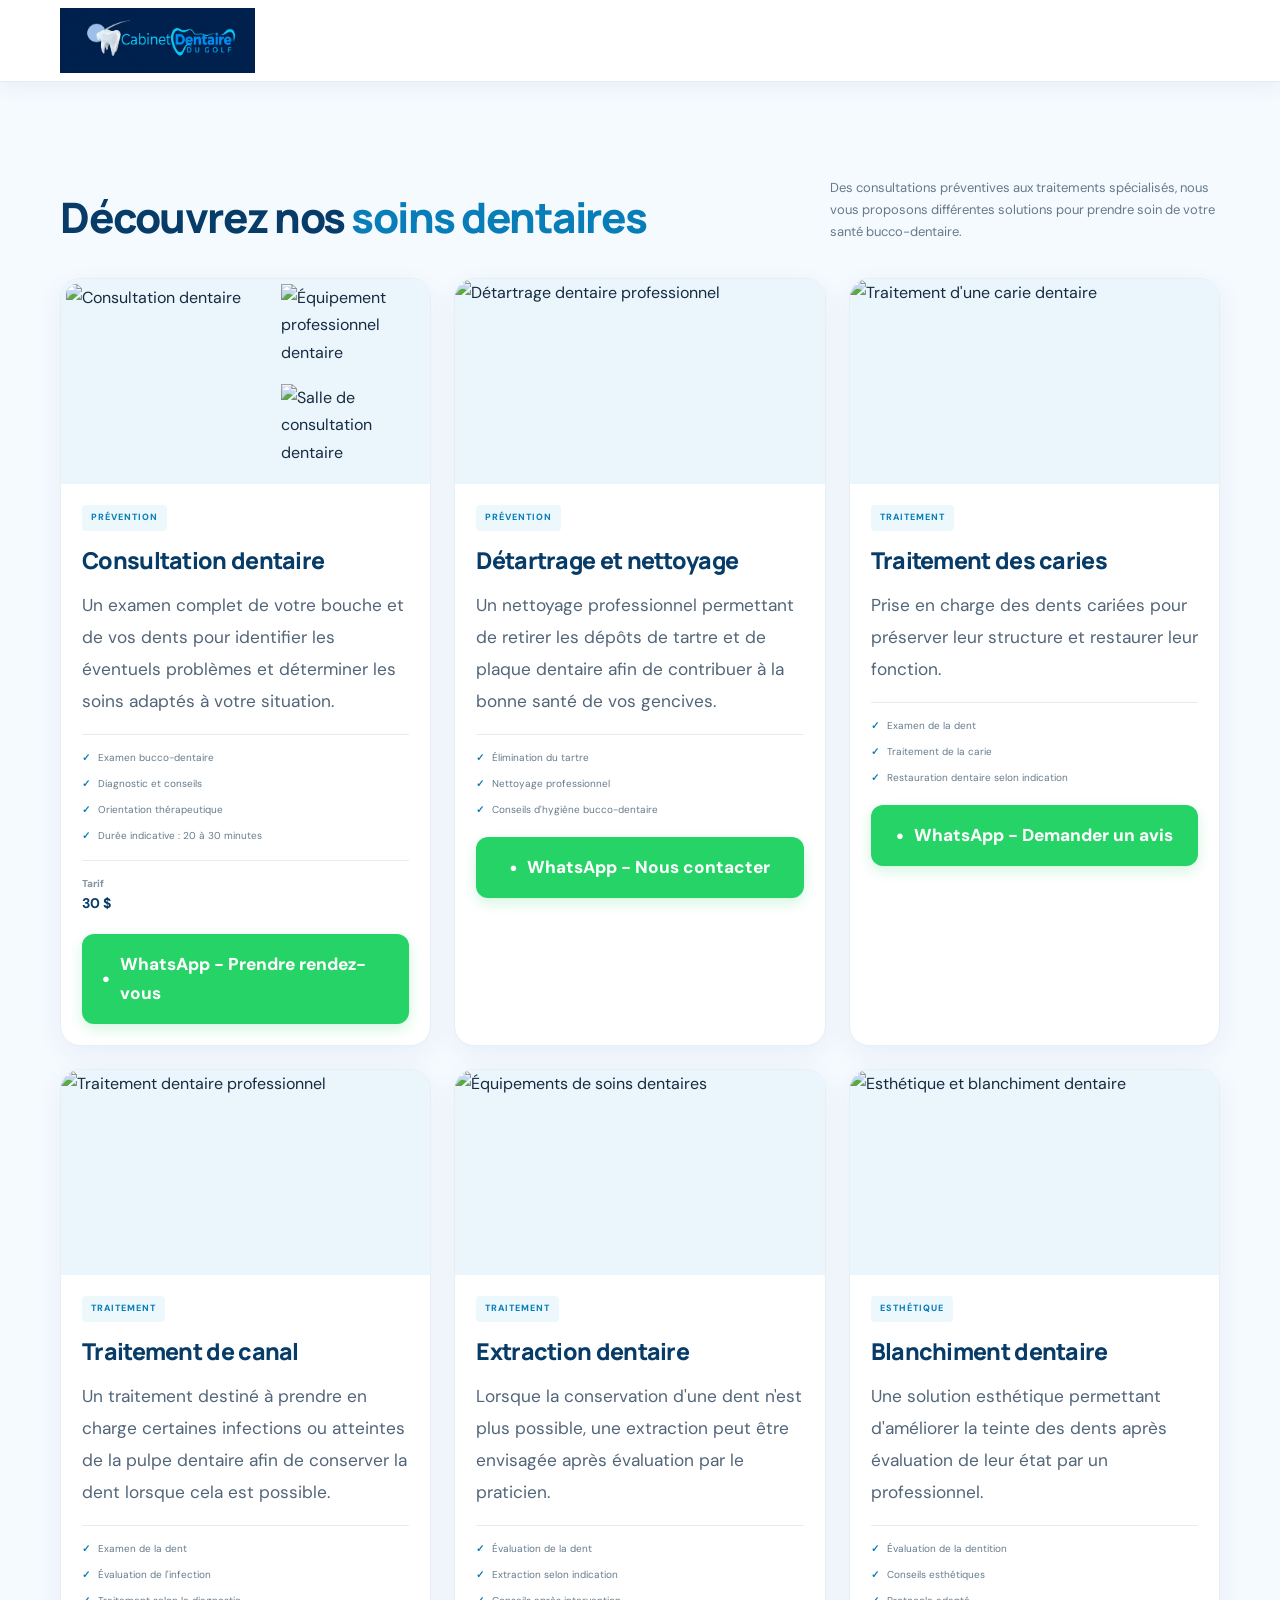
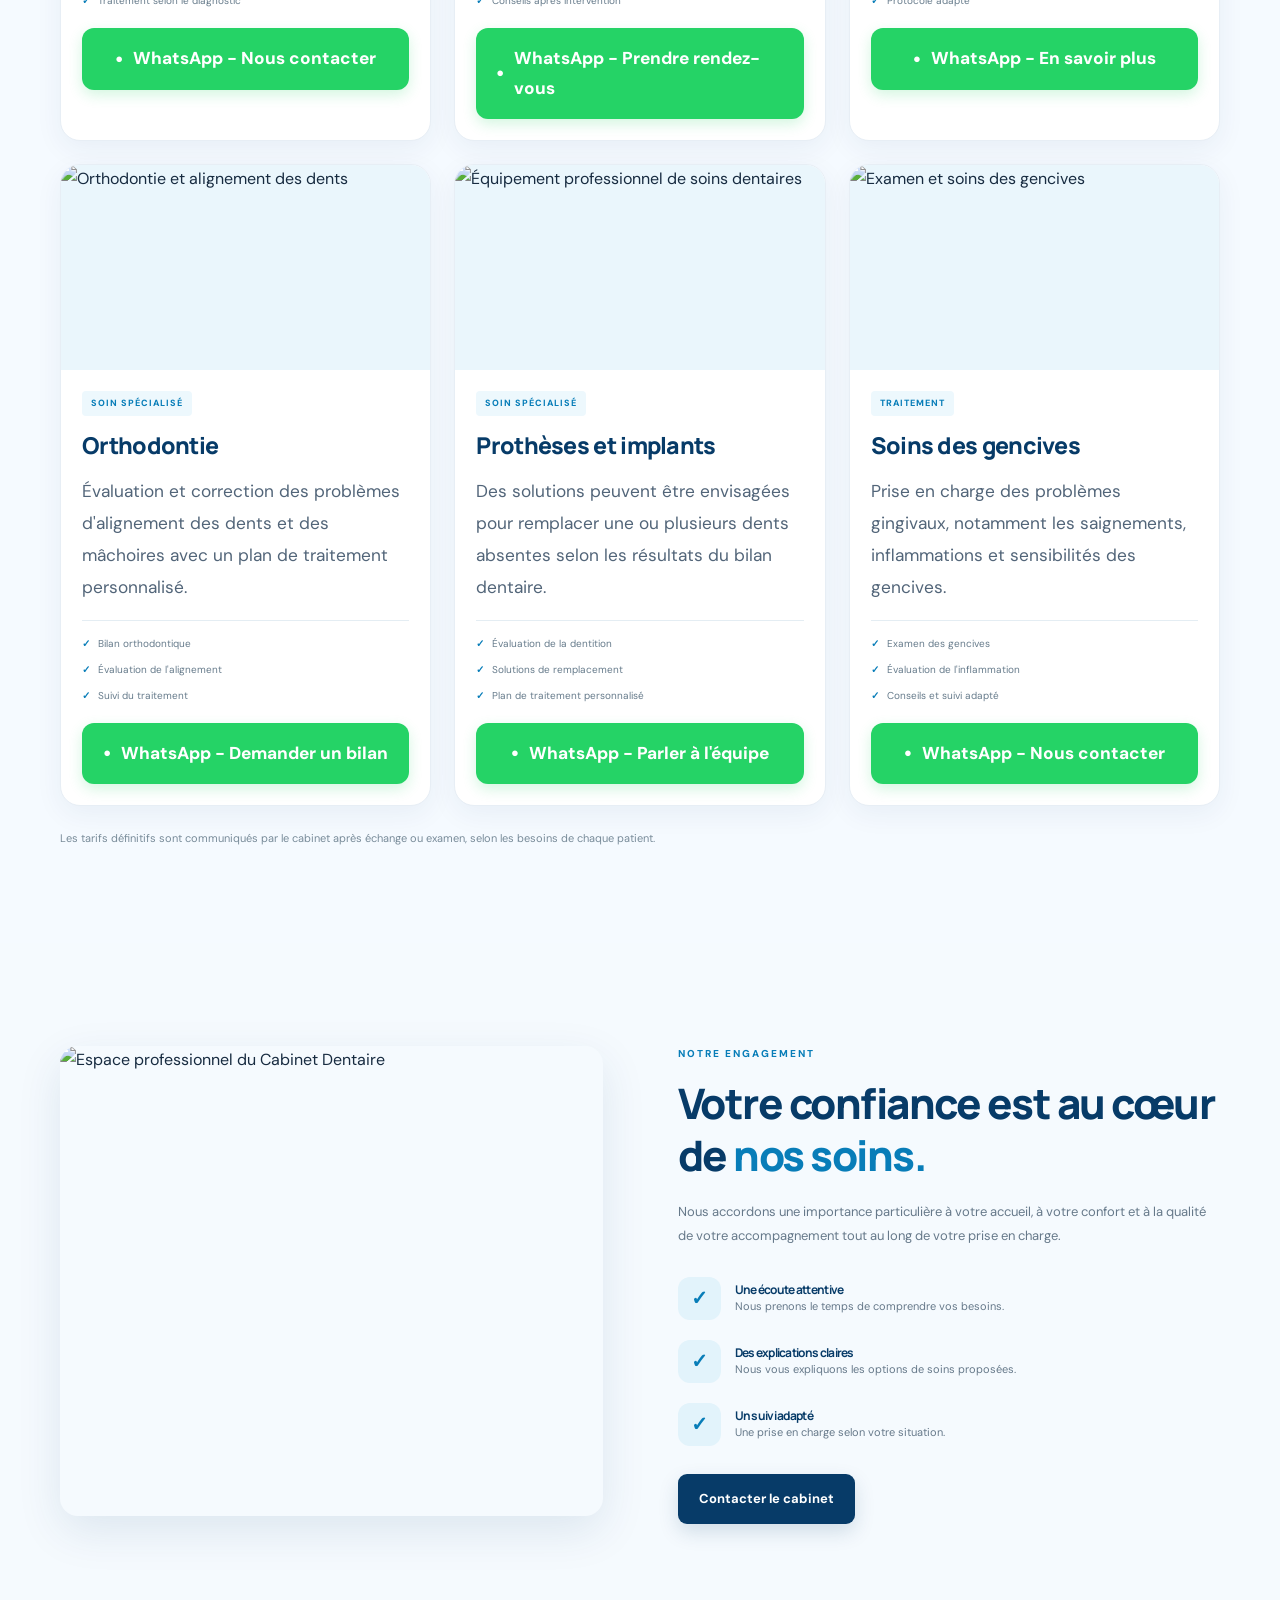
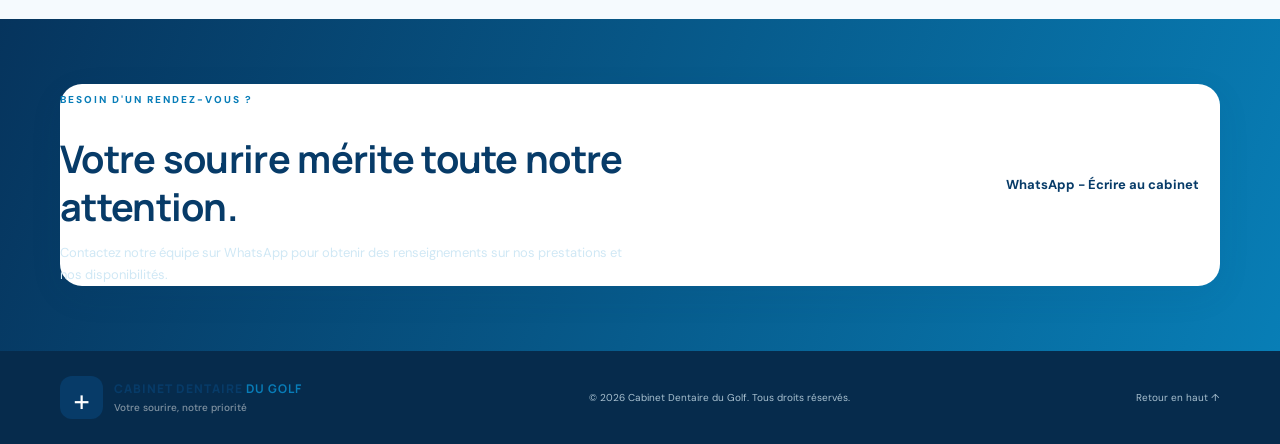
==== commit d24a57f4: "add" ====
--- a/index.html
+++ b/index.html
@@ -20,8 +20,618 @@
 <body>
 
     <!-- NAVIGATION -->
-    <header class="site-header">
-        <div class="container nav-container">
+<header class="site-header">
+    <div class="container nav-container">
+
+        <a href="#accueil" class="logo">
+            <img src="logo-g.png"
+                 alt="Cabinet Dentaire du Golf"
+                 class="logo-image">
+        </a>
+
+           
+        </div>
+    </header>
+
+
+
+    <!-- INTRODUCTION AUX SOINS -->
+    <section class="services-section" id="soins">
+
+        <div class="container">
+
+            <div class="section-heading">
+
+                <h2>
+                    Découvrez nos
+                    <span>soins dentaires</span>
+                </h2>
+
+                <p>
+                    Des consultations préventives aux traitements spécialisés,
+                    nous vous proposons différentes solutions pour prendre
+                    soin de votre santé bucco-dentaire.
+                </p>
+
+            </div>
+
+
+            <!-- FILTRES DES SOINS -->
+        
+
+            <!-- CARTES DES SOINS -->
+            <div class="services-grid">
+
+
+                <!-- 01 CONSULTATION -->
+                <article class="service-card" data-category="prevention">
+
+                    <div class="service-images consultation-images">
+
+                        <img
+                            src="https://images.unsplash.com/photo-1606811841689-23dfddce3e95?auto=format&fit=crop&w=900&q=85"
+                            alt="Consultation dentaire"
+                            class="main-image"
+                        >
+
+                        <div class="secondary-images">
+
+                            <img
+                                src="https://images.unsplash.com/photo-1609840114035-3c981b782dfe?auto=format&fit=crop&w=500&q=80"
+                                alt="Équipement professionnel dentaire"
+                            >
+
+                            <img
+                                src="https://images.unsplash.com/photo-1629909613654-28e377c37b09?auto=format&fit=crop&w=500&q=80"
+                                alt="Salle de consultation dentaire"
+                            >
+
+                        </div>
+
+                    </div>
+
+                    <div class="service-content">
+
+                        <span class="service-category">
+                            PRÉVENTION
+                        </span>
+
+                        <h3>Consultation dentaire</h3>
+
+                        <p>
+                            Un examen complet de votre bouche et de vos dents
+                            pour identifier les éventuels problèmes et
+                            déterminer les soins adaptés à votre situation.
+                        </p>
+
+                        <ul class="service-information">
+                            <li>Examen bucco-dentaire</li>
+                            <li>Diagnostic et conseils</li>
+                            <li>Orientation thérapeutique</li>
+                            <li>Durée indicative : 20 à 30 minutes</li>
+                        </ul>
+
+                        <div class="service-price">
+                            <span>Tarif</span>
+                            <strong>30 $</strong>
+                        </div>
+
+                        <a
+                            href="https://wa.me/243995271831?text=Bonjour%2C%20je%20souhaite%20prendre%20rendez-vous%20pour%20une%20consultation%20dentaire."
+                            class="whatsapp-button"
+                            target="_blank"
+                            rel="noopener noreferrer"
+                        >
+                            WhatsApp - Prendre rendez-vous
+                        </a>
+
+                    </div>
+
+                </article>
+
+
+                <!-- 02 DÉTARTRAGE -->
+                <article class="service-card" data-category="prevention">
+
+                    <div class="service-images">
+
+                        <img
+                            src="https://images.unsplash.com/photo-1609840114035-3c981b782dfe?auto=format&fit=crop&w=900&q=85"
+                            alt="Détartrage dentaire professionnel"
+                        >
+
+                    </div>
+
+                    <div class="service-content">
+
+                        <span class="service-category">
+                            PRÉVENTION
+                        </span>
+
+                        <h3>Détartrage et nettoyage</h3>
+
+                        <p>
+                            Un nettoyage professionnel permettant de retirer
+                            les dépôts de tartre et de plaque dentaire afin
+                            de contribuer à la bonne santé de vos gencives.
+                        </p>
+
+                        <ul class="service-information">
+                            <li>Élimination du tartre</li>
+                            <li>Nettoyage professionnel</li>
+                            <li>Conseils d'hygiène bucco-dentaire</li>
+                        </ul>
+
+    
+                        <a
+                            href="https://wa.me/243995271831?text=Bonjour%2C%20je%20souhaite%20des%20informations%20sur%20le%20d%C3%A9tartrage."
+                            class="whatsapp-button"
+                            target="_blank"
+                            rel="noopener noreferrer"
+                        >
+                            WhatsApp - Nous contacter
+                        </a>
+
+                    </div>
+
+                </article>
+
+
+                <!-- 03 CARIES -->
+                <article class="service-card" data-category="traitement">
+
+                    <div class="service-images">
+
+                        <img
+                            src="https://images.unsplash.com/photo-1606265752439-1f18756aa7fc?auto=format&fit=crop&w=900&q=85"
+                            alt="Traitement d'une carie dentaire"
+                        >
+
+                    </div>
+
+                    <div class="service-content">
+
+                        <span class="service-category">
+                            TRAITEMENT
+                        </span>
+
+                        <h3>Traitement des caries</h3>
+
+                        <p>
+                            Prise en charge des dents cariées pour préserver
+                            leur structure et restaurer leur fonction.
+                        </p>
+
+                        <ul class="service-information">
+                            <li>Examen de la dent</li>
+                            <li>Traitement de la carie</li>
+                            <li>Restauration dentaire selon indication</li>
+                        </ul>
+
+                        
+                        <a
+                            href="https://wa.me/243995271831?text=Bonjour%2C%20je%20souhaite%20des%20informations%20sur%20le%20traitement%20des%20caries."
+                            class="whatsapp-button"
+                            target="_blank"
+                            rel="noopener noreferrer"
+                        >
+                            WhatsApp - Demander un avis
+                        </a>
+
+                    </div>
+
+                </article>
+
+
+                <!-- 04 TRAITEMENT DE CANAL -->
+                <article class="service-card" data-category="traitement">
+
+                    <div class="service-images">
+
+                        <img
+                            src="https://images.unsplash.com/photo-1606811971618-4486d14f3f99?auto=format&fit=crop&w=900&q=85"
+                            alt="Traitement dentaire professionnel"
+                        >
+
+                    </div>
+
+                    <div class="service-content">
+
+                        <span class="service-category">
+                            TRAITEMENT
+                        </span>
+
+                        <h3>Traitement de canal</h3>
+
+                        <p>
+                            Un traitement destiné à prendre en charge
+                            certaines infections ou atteintes de la pulpe
+                            dentaire afin de conserver la dent lorsque cela
+                            est possible.
+                        </p>
+
+                        <ul class="service-information">
+                            <li>Examen de la dent</li>
+                            <li>Évaluation de l'infection</li>
+                            <li>Traitement selon le diagnostic</li>
+                        </ul>
+
+                        
+
+                        <a
+                            href="https://wa.me/243995271831?text=Bonjour%2C%20je%20souhaite%20des%20informations%20sur%20le%20traitement%20de%20canal."
+                            class="whatsapp-button"
+                            target="_blank"
+                            rel="noopener noreferrer"
+                        >
+                            WhatsApp - Nous contacter
+                        </a>
+
+                    </div>
+
+                </article>
+
+
+                <!-- 05 EXTRACTION -->
+                <article class="service-card" data-category="traitement">
+
+                    <div class="service-images">
+
+                        <img
+                            src="https://images.unsplash.com/photo-1629909613654-28e377c37b09?auto=format&fit=crop&w=900&q=85"
+                            alt="Équipements de soins dentaires"
+                        >
+
+                    </div>
+
+                    <div class="service-content">
+
+                        <span class="service-category">
+                            TRAITEMENT
+                        </span>
+
+                        <h3>Extraction dentaire</h3>
+
+                        <p>
+                            Lorsque la conservation d'une dent n'est plus
+                            possible, une extraction peut être envisagée
+                            après évaluation par le praticien.
+                        </p>
+
+                        <ul class="service-information">
+                            <li>Évaluation de la dent</li>
+                            <li>Extraction selon indication</li>
+                            <li>Conseils après intervention</li>
+                        </ul>
+
+                       
+
+                        <a
+                            href="https://wa.me/243995271831?text=Bonjour%2C%20je%20souhaite%20des%20informations%20sur%20une%20extraction%20dentaire."
+                            class="whatsapp-button"
+                            target="_blank"
+                            rel="noopener noreferrer"
+                        >
+                            WhatsApp - Prendre rendez-vous
+                        </a>
+
+                    </div>
+
+                </article>
+
+
+                <!-- 06 BLANCHIMENT -->
+                <article class="service-card" data-category="esthetique">
+
+                    <div class="service-images">
+
+                        <img
+                            src="https://images.unsplash.com/photo-1598256989800-fe5f95da9787?auto=format&fit=crop&w=900&q=85"
+                            alt="Esthétique et blanchiment dentaire"
+                        >
+
+                    </div>
+
+                    <div class="service-content">
+
+                        <span class="service-category">
+                            ESTHÉTIQUE
+                        </span>
+
+                        <h3>Blanchiment dentaire</h3>
+
+                        <p>
+                            Une solution esthétique permettant d'améliorer
+                            la teinte des dents après évaluation de leur
+                            état par un professionnel.
+                        </p>
+
+                        <ul class="service-information">
+                            <li>Évaluation de la dentition</li>
+                            <li>Conseils esthétiques</li>
+                            <li>Protocole adapté</li>
+                        </ul>
+
+                       
+
+                        <a
+                            href="https://wa.me/243995271831?text=Bonjour%2C%20je%20souhaite%20des%20informations%20sur%20le%20blanchiment%20dentaire."
+                            class="whatsapp-button"
+                            target="_blank"
+                            rel="noopener noreferrer"
+                        >
+                            WhatsApp - En savoir plus
+                        </a>
+
+                    </div>
+
+                </article>
+
+
+                <!-- 07 ORTHODONTIE -->
+                <article class="service-card" data-category="specialise">
+
+                    <div class="service-images">
+
+                        <img
+                            src="https://images.unsplash.com/photo-1606811971618-4486d14f3f99?auto=format&fit=crop&w=900&q=85"
+                            alt="Orthodontie et alignement des dents"
+                        >
+
+                    </div>
+
+                    <div class="service-content">
+
+                        <span class="service-category">
+                            SOIN SPÉCIALISÉ
+                        </span>
+
+                        <h3>Orthodontie</h3>
+
+                        <p>
+                            Évaluation et correction des problèmes
+                            d'alignement des dents et des mâchoires
+                            avec un plan de traitement personnalisé.
+                        </p>
+
+                        <ul class="service-information">
+                            <li>Bilan orthodontique</li>
+                            <li>Évaluation de l'alignement</li>
+                            <li>Suivi du traitement</li>
+                        </ul>
+
+                       
+
+                        <a
+                            href="https://wa.me/243995271831?text=Bonjour%2C%20je%20souhaite%20des%20informations%20sur%20l%27orthodontie."
+                            class="whatsapp-button"
+                            target="_blank"
+                            rel="noopener noreferrer"
+                        >
+                            WhatsApp - Demander un bilan
+                        </a>
+
+                    </div>
+
+                </article>
+
+
+                <!-- 08 PROTHÈSES ET IMPLANTS -->
+                <article class="service-card" data-category="specialise">
+
+                    <div class="service-images">
+
+                        <img
+                            src="https://images.unsplash.com/photo-1629909613654-28e377c37b09?auto=format&fit=crop&w=900&q=85"
+                            alt="Équipement professionnel de soins dentaires"
+                        >
+
+                    </div>
+
+                    <div class="service-content">
+
+                        <span class="service-category">
+                            SOIN SPÉCIALISÉ
+                        </span>
+
+                        <h3>Prothèses et implants</h3>
+
+                        <p>
+                            Des solutions peuvent être envisagées pour
+                            remplacer une ou plusieurs dents absentes
+                            selon les résultats du bilan dentaire.
+                        </p>
+
+                        <ul class="service-information">
+                            <li>Évaluation de la dentition</li>
+                            <li>Solutions de remplacement</li>
+                            <li>Plan de traitement personnalisé</li>
+                        </ul>
+
+                        
+
+                        <a
+                            href="https://wa.me/243995271831?text=Bonjour%2C%20je%20souhaite%20des%20informations%20sur%20les%20proth%C3%A8ses%20et%20implants."
+                            class="whatsapp-button"
+                            target="_blank"
+                            rel="noopener noreferrer"
+                        >
+                            WhatsApp - Parler à l'équipe
+                        </a>
+
+                    </div>
+
+                </article>
+
+
+                <!-- 09 SOINS DES GENCIVES -->
+                <article class="service-card" data-category="traitement">
+
+                    <div class="service-images">
+
+                        <img
+                            src="https://images.unsplash.com/photo-1609840114035-3c981b782dfe?auto=format&fit=crop&w=900&q=85"
+                            alt="Examen et soins des gencives"
+                        >
+
+                    </div>
+
+                    <div class="service-content">
+
+                        <span class="service-category">
+                            TRAITEMENT
+                        </span>
+
+                        <h3>Soins des gencives</h3>
+
+                        <p>
+                            Prise en charge des problèmes gingivaux,
+                            notamment les saignements, inflammations
+                            et sensibilités des gencives.
+                        </p>
+
+                        <ul class="service-information">
+                            <li>Examen des gencives</li>
+                            <li>Évaluation de l'inflammation</li>
+                            <li>Conseils et suivi adapté</li>
+                        </ul>
+
+                        
+
+                        <a
+                            href="https://wa.me/243995271831?text=Bonjour%2C%20je%20souhaite%20des%20informations%20sur%20les%20soins%20des%20gencives."
+                            class="whatsapp-button"
+                            target="_blank"
+                            rel="noopener noreferrer"
+                        >
+                            WhatsApp - Nous contacter
+                        </a>
+
+                    </div>
+
+                </article>
+
+            </div>
+
+            <p class="price-note">
+                Les tarifs définitifs sont communiqués par le cabinet
+                après échange ou examen, selon les besoins de chaque patient.
+            </p>
+
+        </div>
+
+    </section>
+
+
+    <!-- POURQUOI NOUS CHOISIR -->
+    <section class="why-us-section" id="apropos">
+
+        <div class="container why-us-container">
+
+            <div class="why-us-image">
+
+                <img
+                    src="https://images.unsplash.com/photo-1629909613654-28e377c37b09?auto=format&fit=crop&w=1100&q=85"
+                    alt="Espace professionnel du Cabinet Dentaire"
+                >
+
+            </div>
+
+            <div class="why-us-content">
+
+                <span class="section-label">
+                    NOTRE ENGAGEMENT
+                </span>
+
+                <h2>
+                    Votre confiance est au cœur de
+                    <span>nos soins.</span>
+                </h2>
+
+                <p>
+                    Nous accordons une importance particulière à votre
+                    accueil, à votre confort et à la qualité de votre
+                    accompagnement tout au long de votre prise en charge.
+                </p>
+
+                <div class="benefits-list">
+
+                    <div class="benefit-item">
+                        <span class="benefit-icon">✓</span>
+                        <div>
+                            <h3>Une écoute attentive</h3>
+                            <p>Nous prenons le temps de comprendre vos besoins.</p>
+                        </div>
+                    </div>
+
+                    <div class="benefit-item">
+                        <span class="benefit-icon">✓</span>
+                        <div>
+                            <h3>Des explications claires</h3>
+                            <p>Nous vous expliquons les options de soins proposées.</p>
+                        </div>
+                    </div>
+
+                    <div class="benefit-item">
+                        <span class="benefit-icon">✓</span>
+                        <div>
+                            <h3>Un suivi adapté</h3>
+                            <p>Une prise en charge selon votre situation.</p>
+                        </div>
+                    </div>
+
+                </div>
+
+                <a href="#contact" class="btn-primary">
+                    Contacter le cabinet
+                </a>
+
+            </div>
+
+        </div>
+
+    </section>
+
+
+    <!-- CONTACT -->
+    <section class="contact-section" id="contact">
+
+        <div class="container contact-container">
+
+            <div>
+                <span class="section-label">
+                    BESOIN D'UN RENDEZ-VOUS ?
+                </span>
+
+                <h2>
+                    Votre sourire mérite toute notre attention.
+                </h2>
+
+                <p>
+                    Contactez notre équipe sur WhatsApp pour obtenir
+                    des renseignements sur nos prestations et nos
+                    disponibilités.
+                </p>
+            </div>
+
+            <a
+                href="https://wa.me/243995271831?text=Bonjour%20Cabinet%20Dentaire%20du%20Golf%2C%20je%20souhaite%20avoir%20des%20informations."
+                target="_blank"
+                rel="noopener noreferrer"
+                class="contact-whatsapp"
+            >
+                WhatsApp - Écrire au cabinet
+            </a>
+
+        </div>
+
+    </section>
+
+
+    <!-- FOOTER -->
+    <footer class="footer">
+
+        <div class="container footer-container">
 
             <a href="#accueil" class="logo">
                 <span class="logo-icon">+</span>
@@ -32,619 +642,6 @@
                 </span>
             </a>
 
-           
-        </div>
-    </header>
-
-
-
-    <!-- INTRODUCTION AUX SOINS -->
-    <section class="services-section" id="soins">
-
-        <div class="container">
-
-            <div class="section-heading">
-
-                <h2>
-                    Découvrez nos
-                    <span>soins dentaires</span>
-                </h2>
-
-                <p>
-                    Des consultations préventives aux traitements spécialisés,
-                    nous vous proposons différentes solutions pour prendre
-                    soin de votre santé bucco-dentaire.
-                </p>
-
-            </div>
-
-
-            <!-- FILTRES DES SOINS -->
-        
-
-            <!-- CARTES DES SOINS -->
-            <div class="services-grid">
-
-
-                <!-- 01 CONSULTATION -->
-                <article class="service-card" data-category="prevention">
-
-                    <div class="service-images consultation-images">
-
-                        <img
-                            src="https://images.unsplash.com/photo-1606811841689-23dfddce3e95?auto=format&fit=crop&w=900&q=85"
-                            alt="Consultation dentaire"
-                            class="main-image"
-                        >
-
-                        <div class="secondary-images">
-
-                            <img
-                                src="https://images.unsplash.com/photo-1609840114035-3c981b782dfe?auto=format&fit=crop&w=500&q=80"
-                                alt="Équipement professionnel dentaire"
-                            >
-
-                            <img
-                                src="https://images.unsplash.com/photo-1629909613654-28e377c37b09?auto=format&fit=crop&w=500&q=80"
-                                alt="Salle de consultation dentaire"
-                            >
-
-                        </div>
-
-                    </div>
-
-                    <div class="service-content">
-
-                        <span class="service-category">
-                            PRÉVENTION
-                        </span>
-
-                        <h3>Consultation dentaire</h3>
-
-                        <p>
-                            Un examen complet de votre bouche et de vos dents
-                            pour identifier les éventuels problèmes et
-                            déterminer les soins adaptés à votre situation.
-                        </p>
-
-                        <ul class="service-information">
-                            <li>Examen bucco-dentaire</li>
-                            <li>Diagnostic et conseils</li>
-                            <li>Orientation thérapeutique</li>
-                            <li>Durée indicative : 20 à 30 minutes</li>
-                        </ul>
-
-                        <div class="service-price">
-                            <span>Tarif</span>
-                            <strong>30 $</strong>
-                        </div>
-
-                        <a
-                            href="https://wa.me/243XXXXXXXXX?text=Bonjour%2C%20je%20souhaite%20prendre%20rendez-vous%20pour%20une%20consultation%20dentaire."
-                            class="whatsapp-button"
-                            target="_blank"
-                            rel="noopener noreferrer"
-                        >
-                            WhatsApp - Prendre rendez-vous
-                        </a>
-
-                    </div>
-
-                </article>
-
-
-                <!-- 02 DÉTARTRAGE -->
-                <article class="service-card" data-category="prevention">
-
-                    <div class="service-images">
-
-                        <img
-                            src="https://images.unsplash.com/photo-1609840114035-3c981b782dfe?auto=format&fit=crop&w=900&q=85"
-                            alt="Détartrage dentaire professionnel"
-                        >
-
-                    </div>
-
-                    <div class="service-content">
-
-                        <span class="service-category">
-                            PRÉVENTION
-                        </span>
-
-                        <h3>Détartrage et nettoyage</h3>
-
-                        <p>
-                            Un nettoyage professionnel permettant de retirer
-                            les dépôts de tartre et de plaque dentaire afin
-                            de contribuer à la bonne santé de vos gencives.
-                        </p>
-
-                        <ul class="service-information">
-                            <li>Élimination du tartre</li>
-                            <li>Nettoyage professionnel</li>
-                            <li>Conseils d'hygiène bucco-dentaire</li>
-                        </ul>
-
-    
-                        <a
-                            href="https://wa.me/243XXXXXXXXX?text=Bonjour%2C%20je%20souhaite%20des%20informations%20sur%20le%20d%C3%A9tartrage."
-                            class="whatsapp-button"
-                            target="_blank"
-                            rel="noopener noreferrer"
-                        >
-                            WhatsApp - Nous contacter
-                        </a>
-
-                    </div>
-
-                </article>
-
-
-                <!-- 03 CARIES -->
-                <article class="service-card" data-category="traitement">
-
-                    <div class="service-images">
-
-                        <img
-                            src="https://images.unsplash.com/photo-1606265752439-1f18756aa7fc?auto=format&fit=crop&w=900&q=85"
-                            alt="Traitement d'une carie dentaire"
-                        >
-
-                    </div>
-
-                    <div class="service-content">
-
-                        <span class="service-category">
-                            TRAITEMENT
-                        </span>
-
-                        <h3>Traitement des caries</h3>
-
-                        <p>
-                            Prise en charge des dents cariées pour préserver
-                            leur structure et restaurer leur fonction.
-                        </p>
-
-                        <ul class="service-information">
-                            <li>Examen de la dent</li>
-                            <li>Traitement de la carie</li>
-                            <li>Restauration dentaire selon indication</li>
-                        </ul>
-
-                        
-                        <a
-                            href="https://wa.me/243XXXXXXXXX?text=Bonjour%2C%20je%20souhaite%20des%20informations%20sur%20le%20traitement%20des%20caries."
-                            class="whatsapp-button"
-                            target="_blank"
-                            rel="noopener noreferrer"
-                        >
-                            WhatsApp - Demander un avis
-                        </a>
-
-                    </div>
-
-                </article>
-
-
-                <!-- 04 TRAITEMENT DE CANAL -->
-                <article class="service-card" data-category="traitement">
-
-                    <div class="service-images">
-
-                        <img
-                            src="https://images.unsplash.com/photo-1606811971618-4486d14f3f99?auto=format&fit=crop&w=900&q=85"
-                            alt="Traitement dentaire professionnel"
-                        >
-
-                    </div>
-
-                    <div class="service-content">
-
-                        <span class="service-category">
-                            TRAITEMENT
-                        </span>
-
-                        <h3>Traitement de canal</h3>
-
-                        <p>
-                            Un traitement destiné à prendre en charge
-                            certaines infections ou atteintes de la pulpe
-                            dentaire afin de conserver la dent lorsque cela
-                            est possible.
-                        </p>
-
-                        <ul class="service-information">
-                            <li>Examen de la dent</li>
-                            <li>Évaluation de l'infection</li>
-                            <li>Traitement selon le diagnostic</li>
-                        </ul>
-
-                        
-
-                        <a
-                            href="https://wa.me/243XXXXXXXXX?text=Bonjour%2C%20je%20souhaite%20des%20informations%20sur%20le%20traitement%20de%20canal."
-                            class="whatsapp-button"
-                            target="_blank"
-                            rel="noopener noreferrer"
-                        >
-                            WhatsApp - Nous contacter
-                        </a>
-
-                    </div>
-
-                </article>
-
-
-                <!-- 05 EXTRACTION -->
-                <article class="service-card" data-category="traitement">
-
-                    <div class="service-images">
-
-                        <img
-                            src="https://images.unsplash.com/photo-1629909613654-28e377c37b09?auto=format&fit=crop&w=900&q=85"
-                            alt="Équipements de soins dentaires"
-                        >
-
-                    </div>
-
-                    <div class="service-content">
-
-                        <span class="service-category">
-                            TRAITEMENT
-                        </span>
-
-                        <h3>Extraction dentaire</h3>
-
-                        <p>
-                            Lorsque la conservation d'une dent n'est plus
-                            possible, une extraction peut être envisagée
-                            après évaluation par le praticien.
-                        </p>
-
-                        <ul class="service-information">
-                            <li>Évaluation de la dent</li>
-                            <li>Extraction selon indication</li>
-                            <li>Conseils après intervention</li>
-                        </ul>
-
-                       
-
-                        <a
-                            href="https://wa.me/243XXXXXXXXX?text=Bonjour%2C%20je%20souhaite%20des%20informations%20sur%20une%20extraction%20dentaire."
-                            class="whatsapp-button"
-                            target="_blank"
-                            rel="noopener noreferrer"
-                        >
-                            WhatsApp - Prendre rendez-vous
-                        </a>
-
-                    </div>
-
-                </article>
-
-
-                <!-- 06 BLANCHIMENT -->
-                <article class="service-card" data-category="esthetique">
-
-                    <div class="service-images">
-
-                        <img
-                            src="https://images.unsplash.com/photo-1598256989800-fe5f95da9787?auto=format&fit=crop&w=900&q=85"
-                            alt="Esthétique et blanchiment dentaire"
-                        >
-
-                    </div>
-
-                    <div class="service-content">
-
-                        <span class="service-category">
-                            ESTHÉTIQUE
-                        </span>
-
-                        <h3>Blanchiment dentaire</h3>
-
-                        <p>
-                            Une solution esthétique permettant d'améliorer
-                            la teinte des dents après évaluation de leur
-                            état par un professionnel.
-                        </p>
-
-                        <ul class="service-information">
-                            <li>Évaluation de la dentition</li>
-                            <li>Conseils esthétiques</li>
-                            <li>Protocole adapté</li>
-                        </ul>
-
-                       
-
-                        <a
-                            href="https://wa.me/243XXXXXXXXX?text=Bonjour%2C%20je%20souhaite%20des%20informations%20sur%20le%20blanchiment%20dentaire."
-                            class="whatsapp-button"
-                            target="_blank"
-                            rel="noopener noreferrer"
-                        >
-                            WhatsApp - En savoir plus
-                        </a>
-
-                    </div>
-
-                </article>
-
-
-                <!-- 07 ORTHODONTIE -->
-                <article class="service-card" data-category="specialise">
-
-                    <div class="service-images">
-
-                        <img
-                            src="https://images.unsplash.com/photo-1606811971618-4486d14f3f99?auto=format&fit=crop&w=900&q=85"
-                            alt="Orthodontie et alignement des dents"
-                        >
-
-                    </div>
-
-                    <div class="service-content">
-
-                        <span class="service-category">
-                            SOIN SPÉCIALISÉ
-                        </span>
-
-                        <h3>Orthodontie</h3>
-
-                        <p>
-                            Évaluation et correction des problèmes
-                            d'alignement des dents et des mâchoires
-                            avec un plan de traitement personnalisé.
-                        </p>
-
-                        <ul class="service-information">
-                            <li>Bilan orthodontique</li>
-                            <li>Évaluation de l'alignement</li>
-                            <li>Suivi du traitement</li>
-                        </ul>
-
-                       
-
-                        <a
-                            href="https://wa.me/243XXXXXXXXX?text=Bonjour%2C%20je%20souhaite%20des%20informations%20sur%20l%27orthodontie."
-                            class="whatsapp-button"
-                            target="_blank"
-                            rel="noopener noreferrer"
-                        >
-                            WhatsApp - Demander un bilan
-                        </a>
-
-                    </div>
-
-                </article>
-
-
-                <!-- 08 PROTHÈSES ET IMPLANTS -->
-                <article class="service-card" data-category="specialise">
-
-                    <div class="service-images">
-
-                        <img
-                            src="https://images.unsplash.com/photo-1629909613654-28e377c37b09?auto=format&fit=crop&w=900&q=85"
-                            alt="Équipement professionnel de soins dentaires"
-                        >
-
-                    </div>
-
-                    <div class="service-content">
-
-                        <span class="service-category">
-                            SOIN SPÉCIALISÉ
-                        </span>
-
-                        <h3>Prothèses et implants</h3>
-
-                        <p>
-                            Des solutions peuvent être envisagées pour
-                            remplacer une ou plusieurs dents absentes
-                            selon les résultats du bilan dentaire.
-                        </p>
-
-                        <ul class="service-information">
-                            <li>Évaluation de la dentition</li>
-                            <li>Solutions de remplacement</li>
-                            <li>Plan de traitement personnalisé</li>
-                        </ul>
-
-                        
-
-                        <a
-                            href="https://wa.me/243XXXXXXXXX?text=Bonjour%2C%20je%20souhaite%20des%20informations%20sur%20les%20proth%C3%A8ses%20et%20implants."
-                            class="whatsapp-button"
-                            target="_blank"
-                            rel="noopener noreferrer"
-                        >
-                            WhatsApp - Parler à l'équipe
-                        </a>
-
-                    </div>
-
-                </article>
-
-
-                <!-- 09 SOINS DES GENCIVES -->
-                <article class="service-card" data-category="traitement">
-
-                    <div class="service-images">
-
-                        <img
-                            src="https://images.unsplash.com/photo-1609840114035-3c981b782dfe?auto=format&fit=crop&w=900&q=85"
-                            alt="Examen et soins des gencives"
-                        >
-
-                    </div>
-
-                    <div class="service-content">
-
-                        <span class="service-category">
-                            TRAITEMENT
-                        </span>
-
-                        <h3>Soins des gencives</h3>
-
-                        <p>
-                            Prise en charge des problèmes gingivaux,
-                            notamment les saignements, inflammations
-                            et sensibilités des gencives.
-                        </p>
-
-                        <ul class="service-information">
-                            <li>Examen des gencives</li>
-                            <li>Évaluation de l'inflammation</li>
-                            <li>Conseils et suivi adapté</li>
-                        </ul>
-
-                        
-
-                        <a
-                            href="https://wa.me/243XXXXXXXXX?text=Bonjour%2C%20je%20souhaite%20des%20informations%20sur%20les%20soins%20des%20gencives."
-                            class="whatsapp-button"
-                            target="_blank"
-                            rel="noopener noreferrer"
-                        >
-                            WhatsApp - Nous contacter
-                        </a>
-
-                    </div>
-
-                </article>
-
-            </div>
-
-            <p class="price-note">
-                Les tarifs définitifs sont communiqués par le cabinet
-                après échange ou examen, selon les besoins de chaque patient.
-            </p>
-
-        </div>
-
-    </section>
-
-
-    <!-- POURQUOI NOUS CHOISIR -->
-    <section class="why-us-section" id="apropos">
-
-        <div class="container why-us-container">
-
-            <div class="why-us-image">
-
-                <img
-                    src="https://images.unsplash.com/photo-1629909613654-28e377c37b09?auto=format&fit=crop&w=1100&q=85"
-                    alt="Espace professionnel du Cabinet Dentaire"
-                >
-
-            </div>
-
-            <div class="why-us-content">
-
-                <span class="section-label">
-                    NOTRE ENGAGEMENT
-                </span>
-
-                <h2>
-                    Votre confiance est au cœur de
-                    <span>nos soins.</span>
-                </h2>
-
-                <p>
-                    Nous accordons une importance particulière à votre
-                    accueil, à votre confort et à la qualité de votre
-                    accompagnement tout au long de votre prise en charge.
-                </p>
-
-                <div class="benefits-list">
-
-                    <div class="benefit-item">
-                        <span class="benefit-icon">✓</span>
-                        <div>
-                            <h3>Une écoute attentive</h3>
-                            <p>Nous prenons le temps de comprendre vos besoins.</p>
-                        </div>
-                    </div>
-
-                    <div class="benefit-item">
-                        <span class="benefit-icon">✓</span>
-                        <div>
-                            <h3>Des explications claires</h3>
-                            <p>Nous vous expliquons les options de soins proposées.</p>
-                        </div>
-                    </div>
-
-                    <div class="benefit-item">
-                        <span class="benefit-icon">✓</span>
-                        <div>
-                            <h3>Un suivi adapté</h3>
-                            <p>Une prise en charge selon votre situation.</p>
-                        </div>
-                    </div>
-
-                </div>
-
-                <a href="#contact" class="btn-primary">
-                    Contacter le cabinet
-                </a>
-
-            </div>
-
-        </div>
-
-    </section>
-
-
-    <!-- CONTACT -->
-    <section class="contact-section" id="contact">
-
-        <div class="container contact-container">
-
-            <div>
-                <span class="section-label">
-                    BESOIN D'UN RENDEZ-VOUS ?
-                </span>
-
-                <h2>
-                    Votre sourire mérite toute notre attention.
-                </h2>
-
-                <p>
-                    Contactez notre équipe sur WhatsApp pour obtenir
-                    des renseignements sur nos prestations et nos
-                    disponibilités.
-                </p>
-            </div>
-
-            <a
-                href="https://wa.me/243XXXXXXXXX?text=Bonjour%20Cabinet%20Dentaire%20du%20Golf%2C%20je%20souhaite%20avoir%20des%20informations."
-                target="_blank"
-                rel="noopener noreferrer"
-                class="contact-whatsapp"
-            >
-                WhatsApp - Écrire au cabinet
-            </a>
-
-        </div>
-
-    </section>
-
-
-    <!-- FOOTER -->
-    <footer class="footer">
-
-        <div class="container footer-container">
-
-            <a href="#accueil" class="logo">
-                <span class="logo-icon">+</span>
-                <span>
-                    CABINET DENTAIRE
-                    <strong>DU GOLF</strong>
-                    <small>Votre sourire, notre priorité</small>
-                </span>
-            </a>
-
             <p>
                 © 2026 Cabinet Dentaire du Golf.
                 Tous droits réservés.
--- a/style.css
+++ b/style.css
@@ -1187,3 +1187,16 @@
         font-size: 1rem;
     }
 }
+
+.logo {
+    display: flex;
+    align-items: center;
+    text-decoration: none;
+}
+
+.logo-image {
+    height: 65px;
+    width: auto;
+    object-fit: contain;
+    display: block;
+}
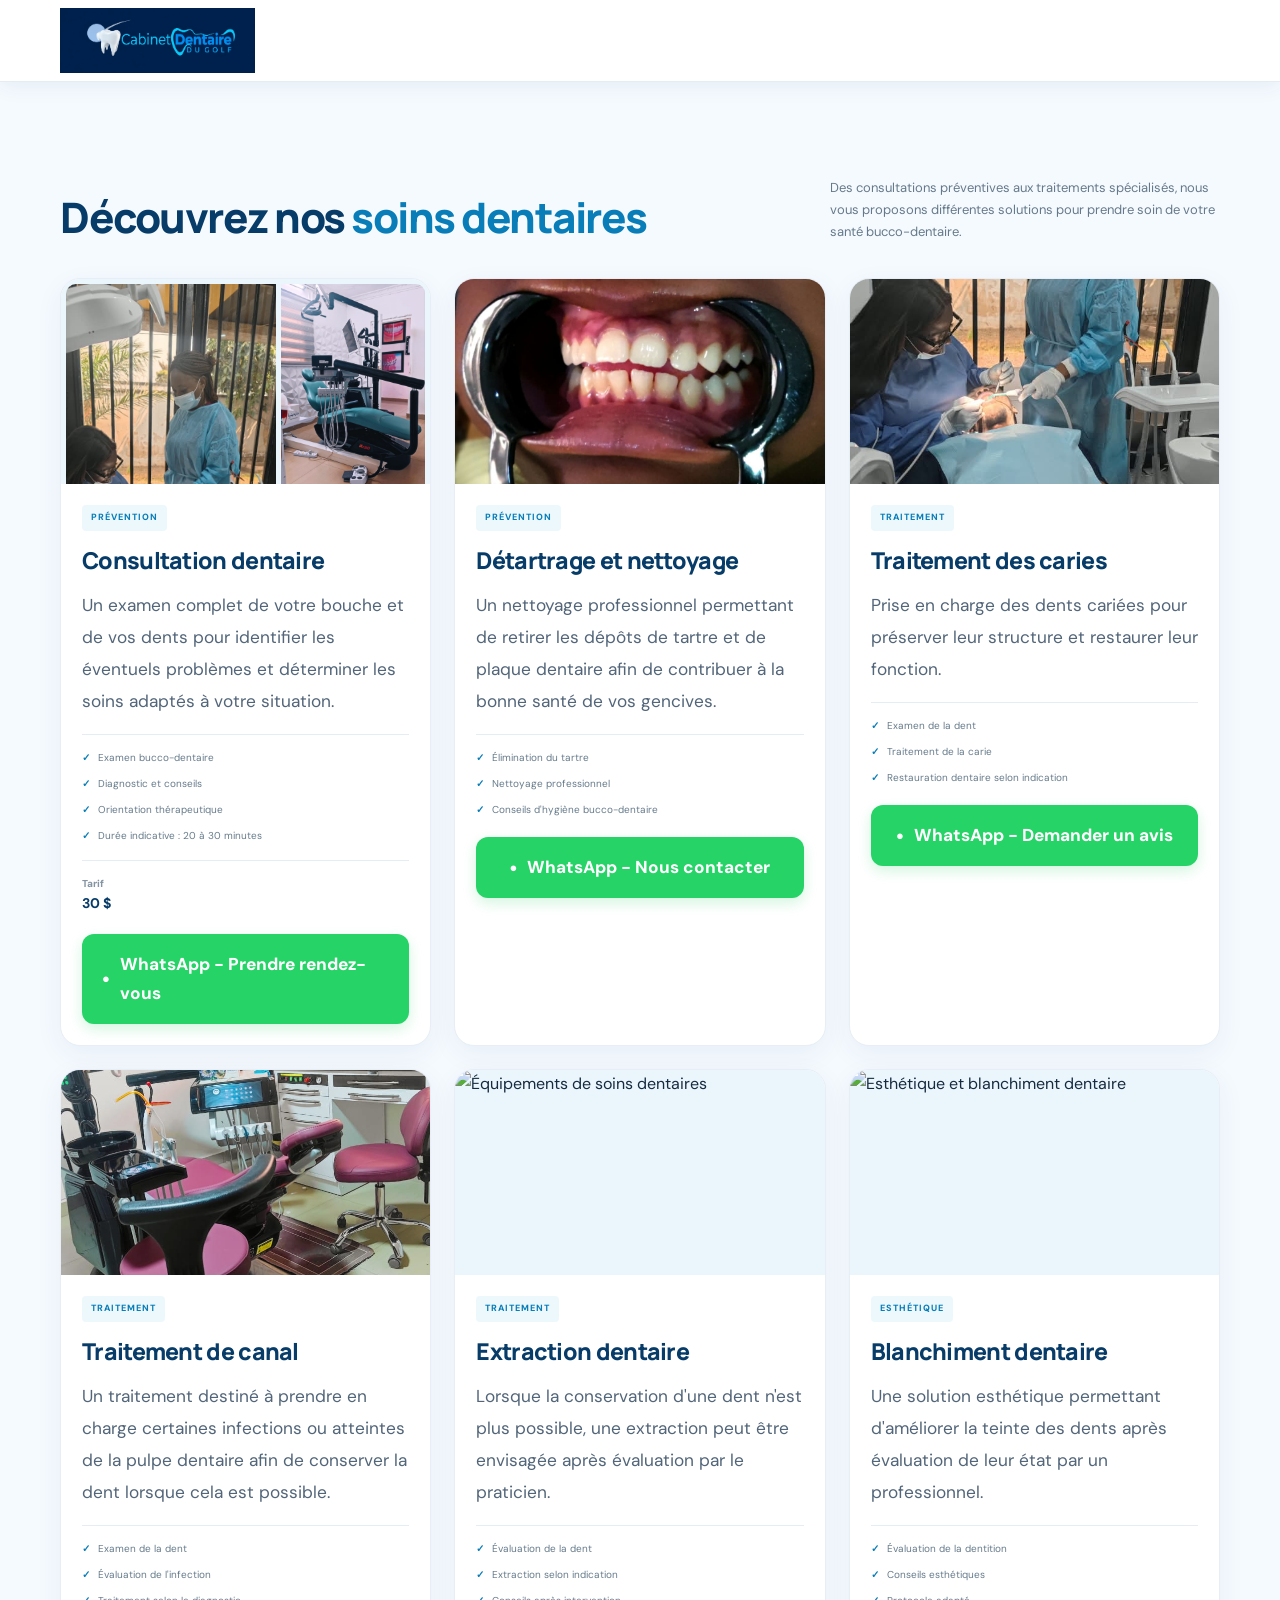
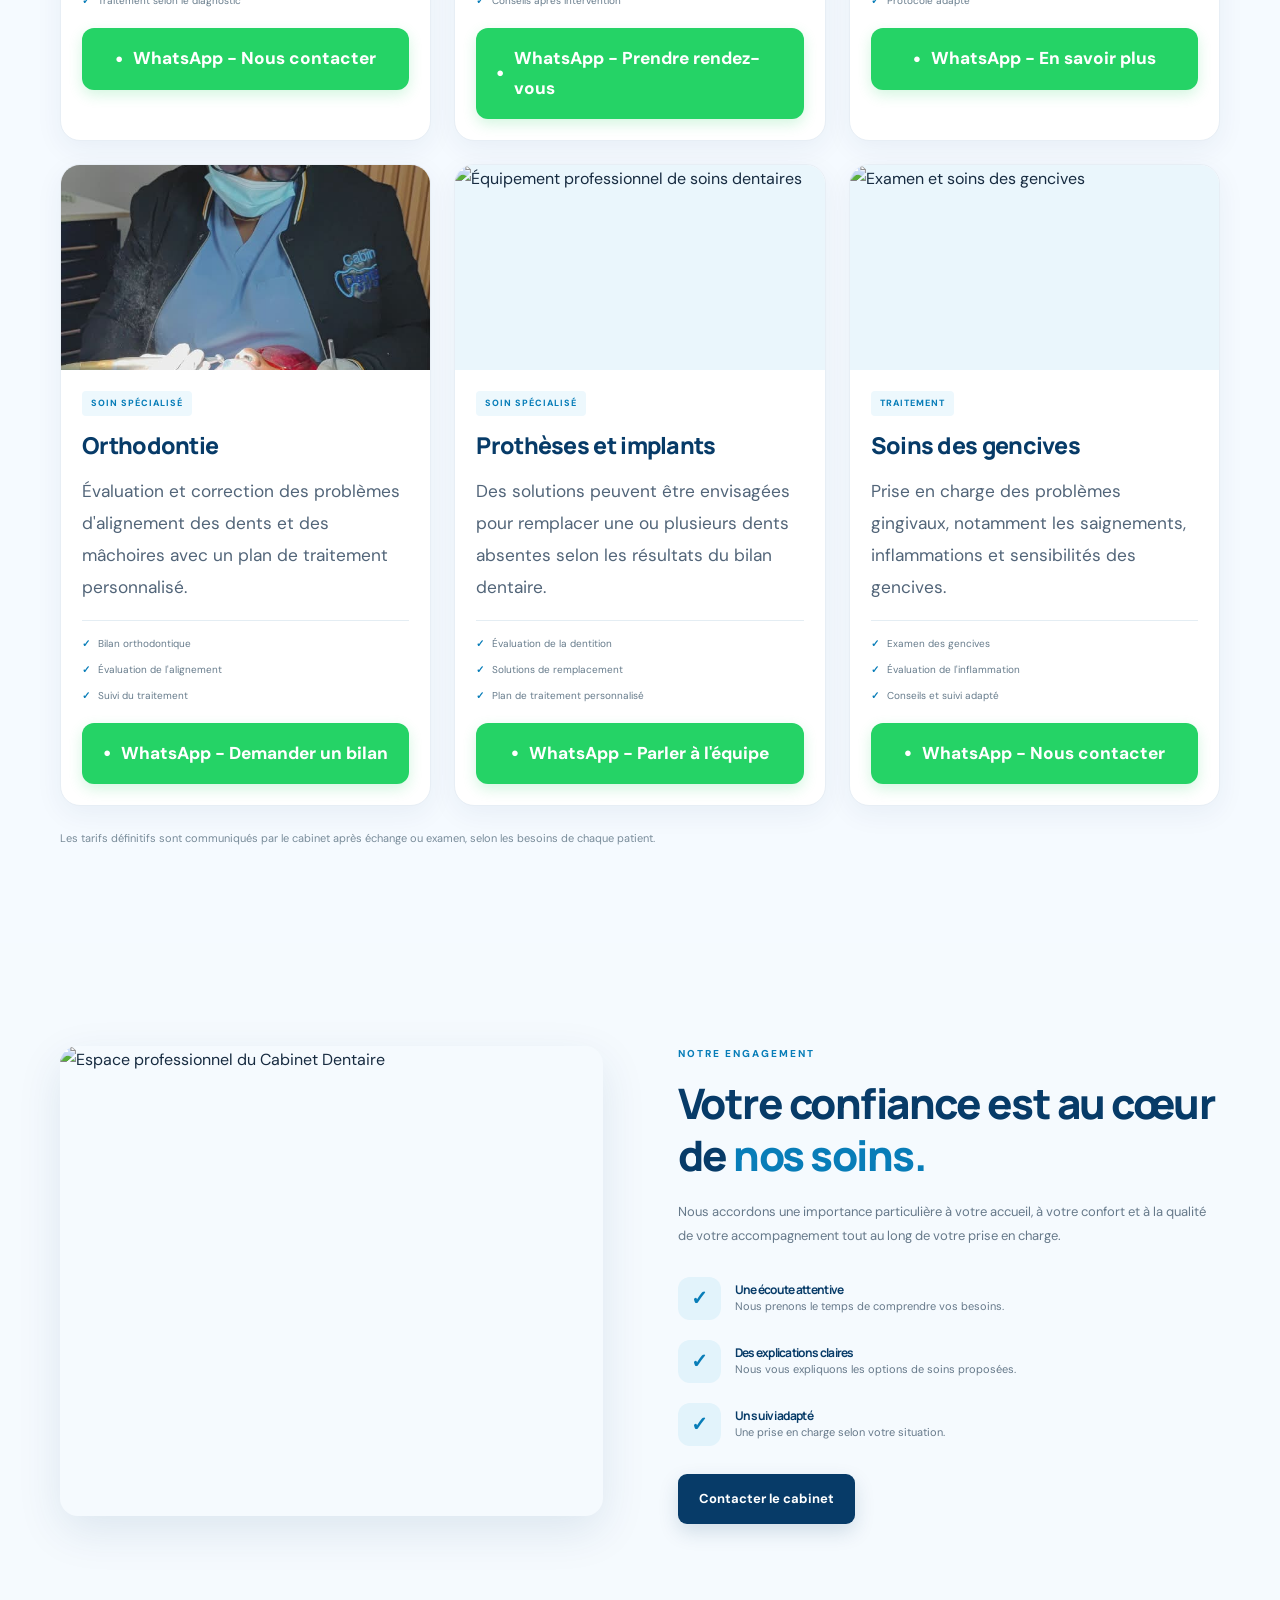
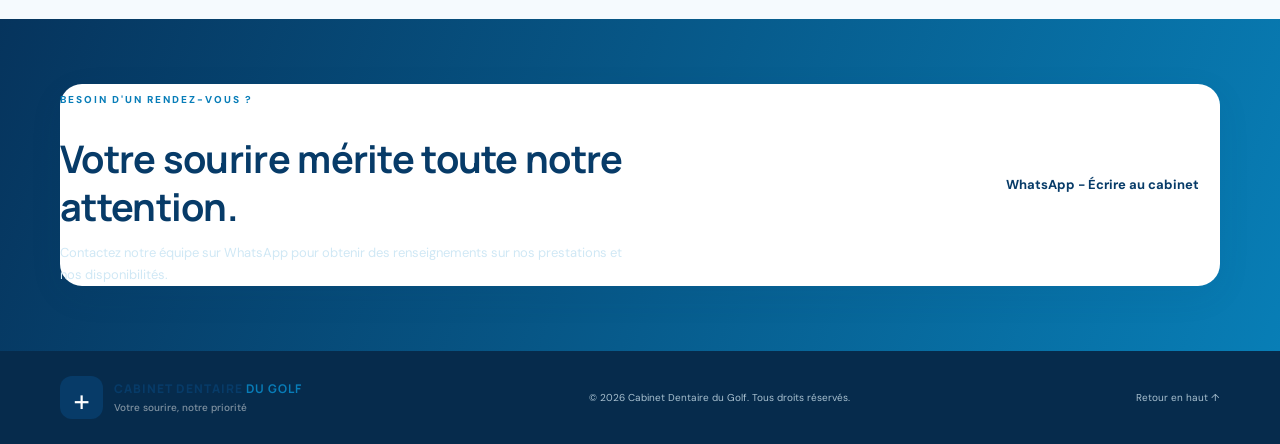
==== commit 3b488e73: "add" ====
--- a/index.html
+++ b/index.html
@@ -69,7 +69,7 @@
                     <div class="service-images consultation-images">
 
                         <img
-                            src="https://images.unsplash.com/photo-1606811841689-23dfddce3e95?auto=format&fit=crop&w=900&q=85"
+                            src="consulta.jpeg"
                             alt="Consultation dentaire"
                             class="main-image"
                         >
@@ -77,12 +77,12 @@
                         <div class="secondary-images">
 
                             <img
-                                src="https://images.unsplash.com/photo-1609840114035-3c981b782dfe?auto=format&fit=crop&w=500&q=80"
+                                src="consult.jpeg"
                                 alt="Équipement professionnel dentaire"
                             >
 
                             <img
-                                src="https://images.unsplash.com/photo-1629909613654-28e377c37b09?auto=format&fit=crop&w=500&q=80"
+                                src="consulte.jpeg"
                                 alt="Salle de consultation dentaire"
                             >
 
@@ -136,7 +136,7 @@
                     <div class="service-images">
 
                         <img
-                            src="https://images.unsplash.com/photo-1609840114035-3c981b782dfe?auto=format&fit=crop&w=900&q=85"
+                            src="nettoyage.jpeg"
                             alt="Détartrage dentaire professionnel"
                         >
 
@@ -183,7 +183,7 @@
                     <div class="service-images">
 
                         <img
-                            src="https://images.unsplash.com/photo-1606265752439-1f18756aa7fc?auto=format&fit=crop&w=900&q=85"
+                            src="ceri.jpeg"
                             alt="Traitement d'une carie dentaire"
                         >
 
@@ -229,7 +229,7 @@
                     <div class="service-images">
 
                         <img
-                            src="https://images.unsplash.com/photo-1606811971618-4486d14f3f99?auto=format&fit=crop&w=900&q=85"
+                            src="rthodontie.jpeg"
                             alt="Traitement dentaire professionnel"
                         >
 
@@ -374,7 +374,7 @@
                     <div class="service-images">
 
                         <img
-                            src="https://images.unsplash.com/photo-1606811971618-4486d14f3f99?auto=format&fit=crop&w=900&q=85"
+                            src="thodontie.jpeg"
                             alt="Orthodontie et alignement des dents"
                         >
 
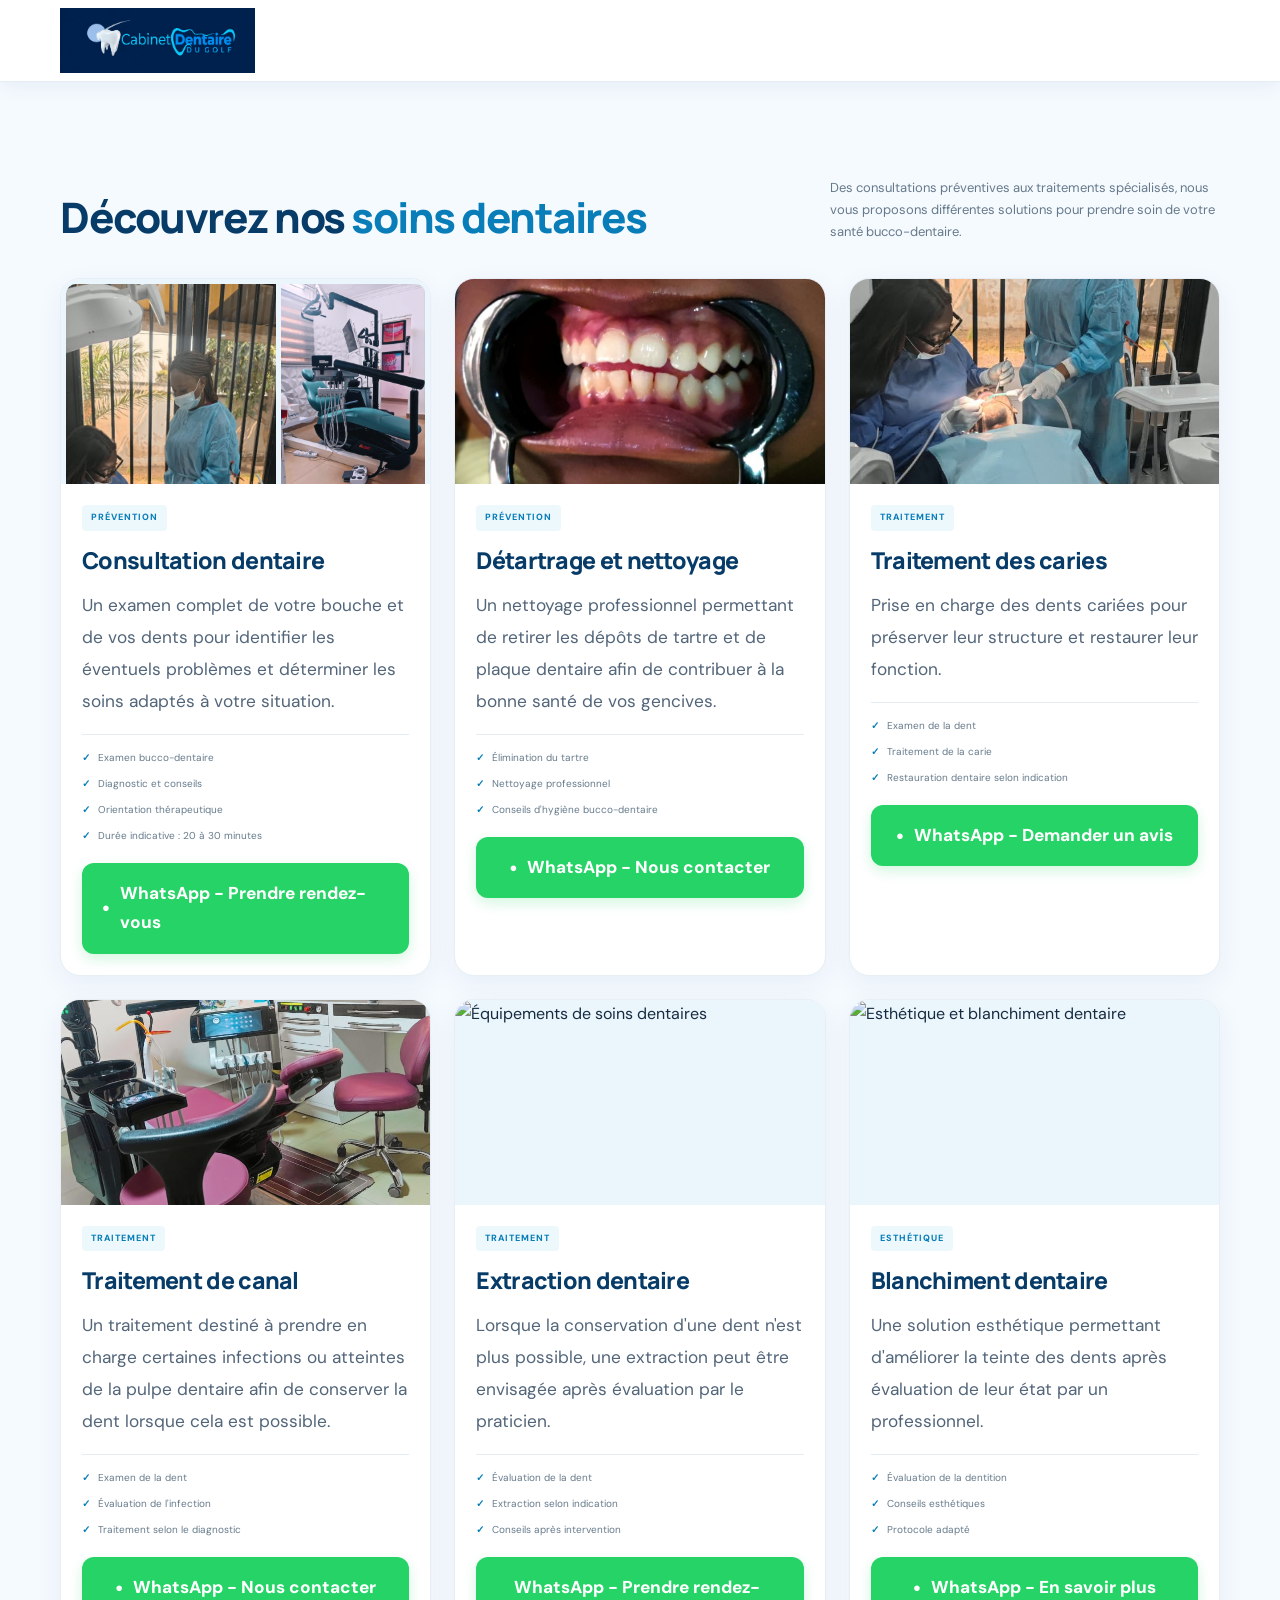
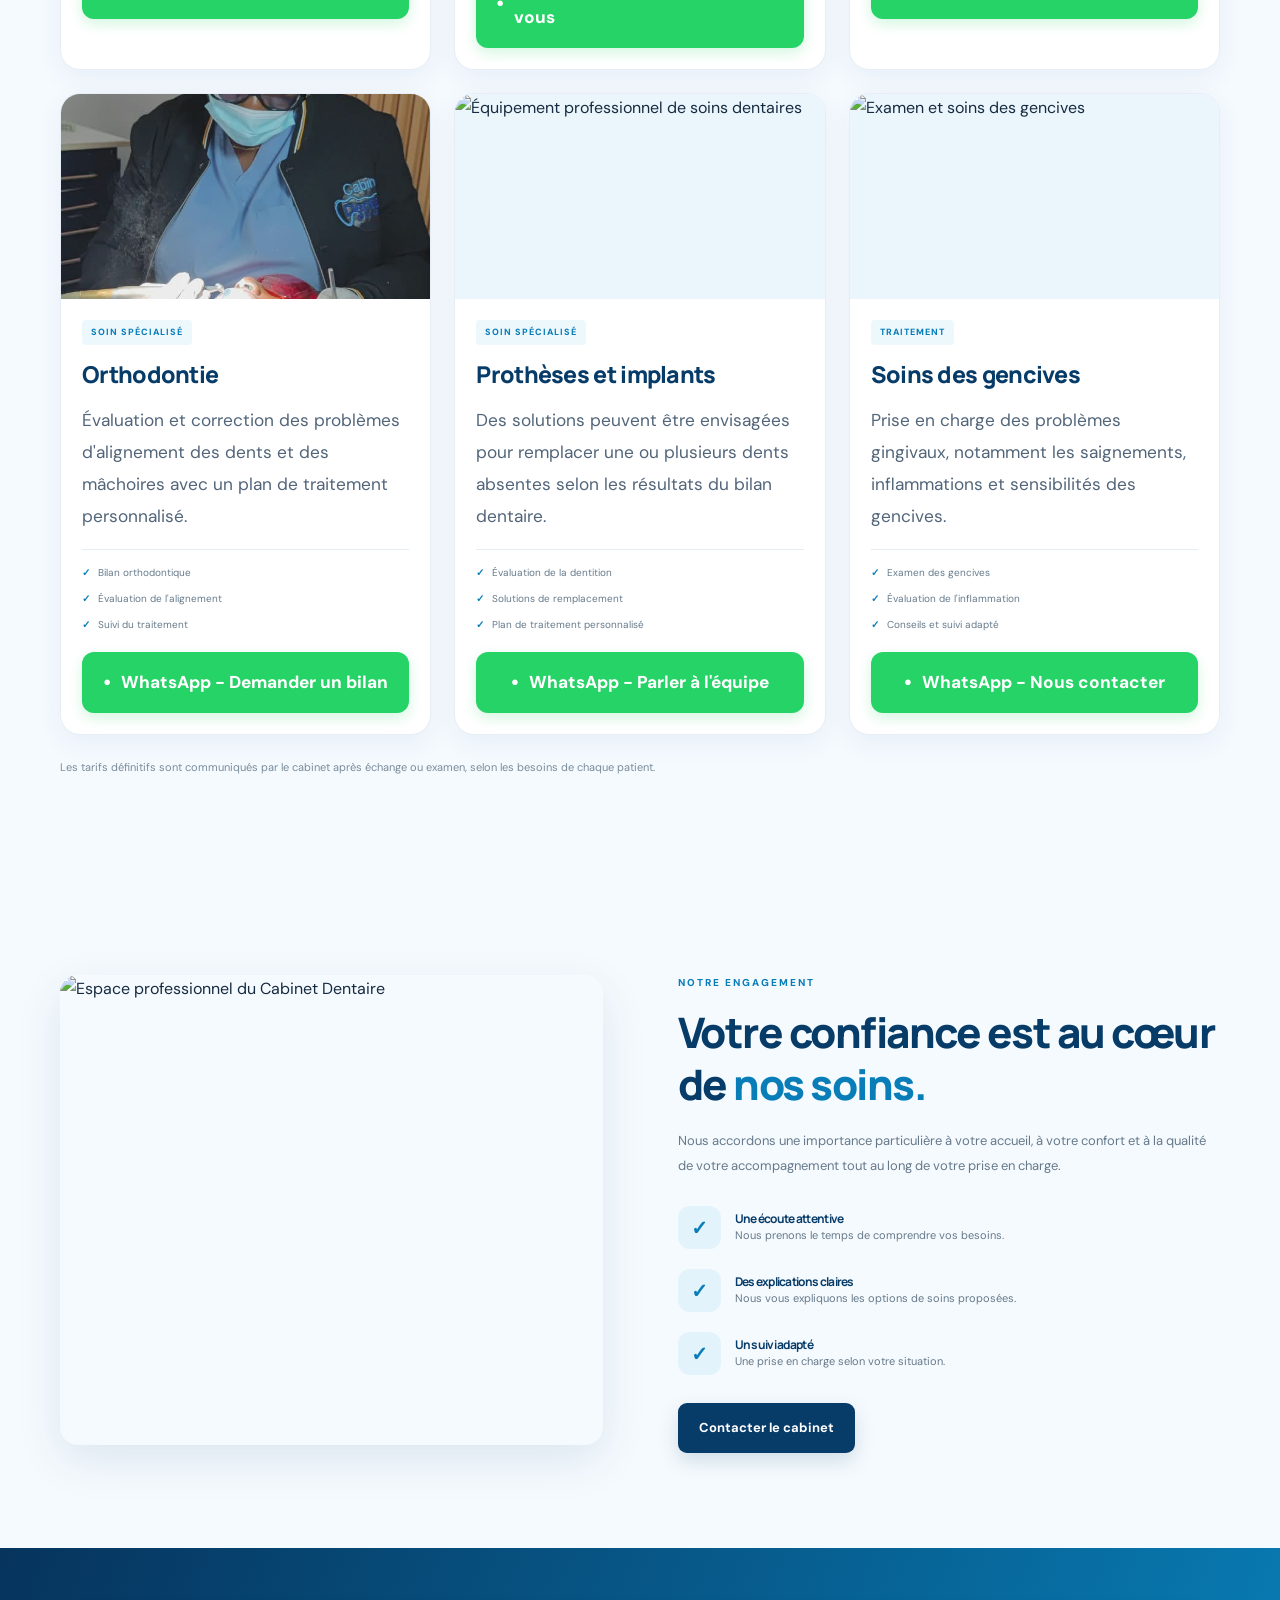
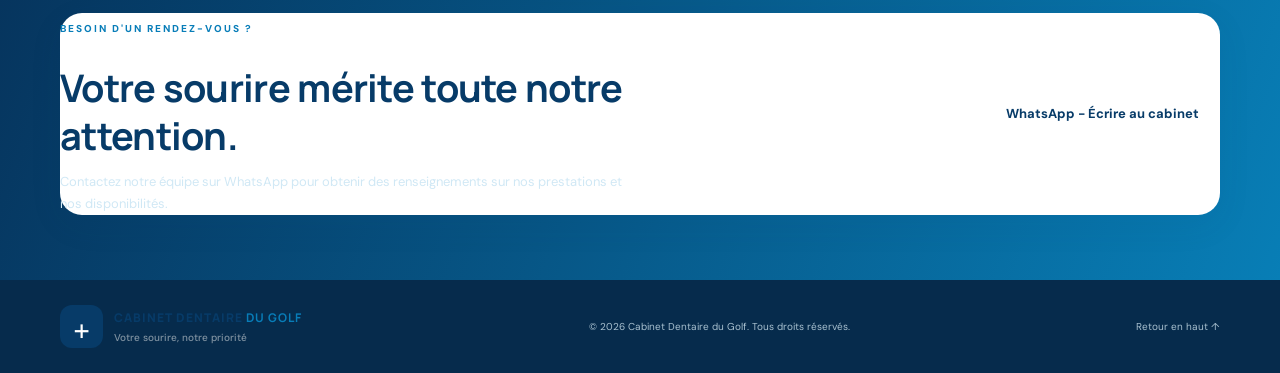
==== commit cfc8551a: "Remove service price display from index.html Removed the service price section from the HTML." ====
--- a/index.html
+++ b/index.html
@@ -111,10 +111,7 @@
                             <li>Durée indicative : 20 à 30 minutes</li>
                         </ul>
 
-                        <div class="service-price">
-                            <span>Tarif</span>
-                            <strong>30 $</strong>
-                        </div>
+            
 
                         <a
                             href="https://wa.me/243995271831?text=Bonjour%2C%20je%20souhaite%20prendre%20rendez-vous%20pour%20une%20consultation%20dentaire."
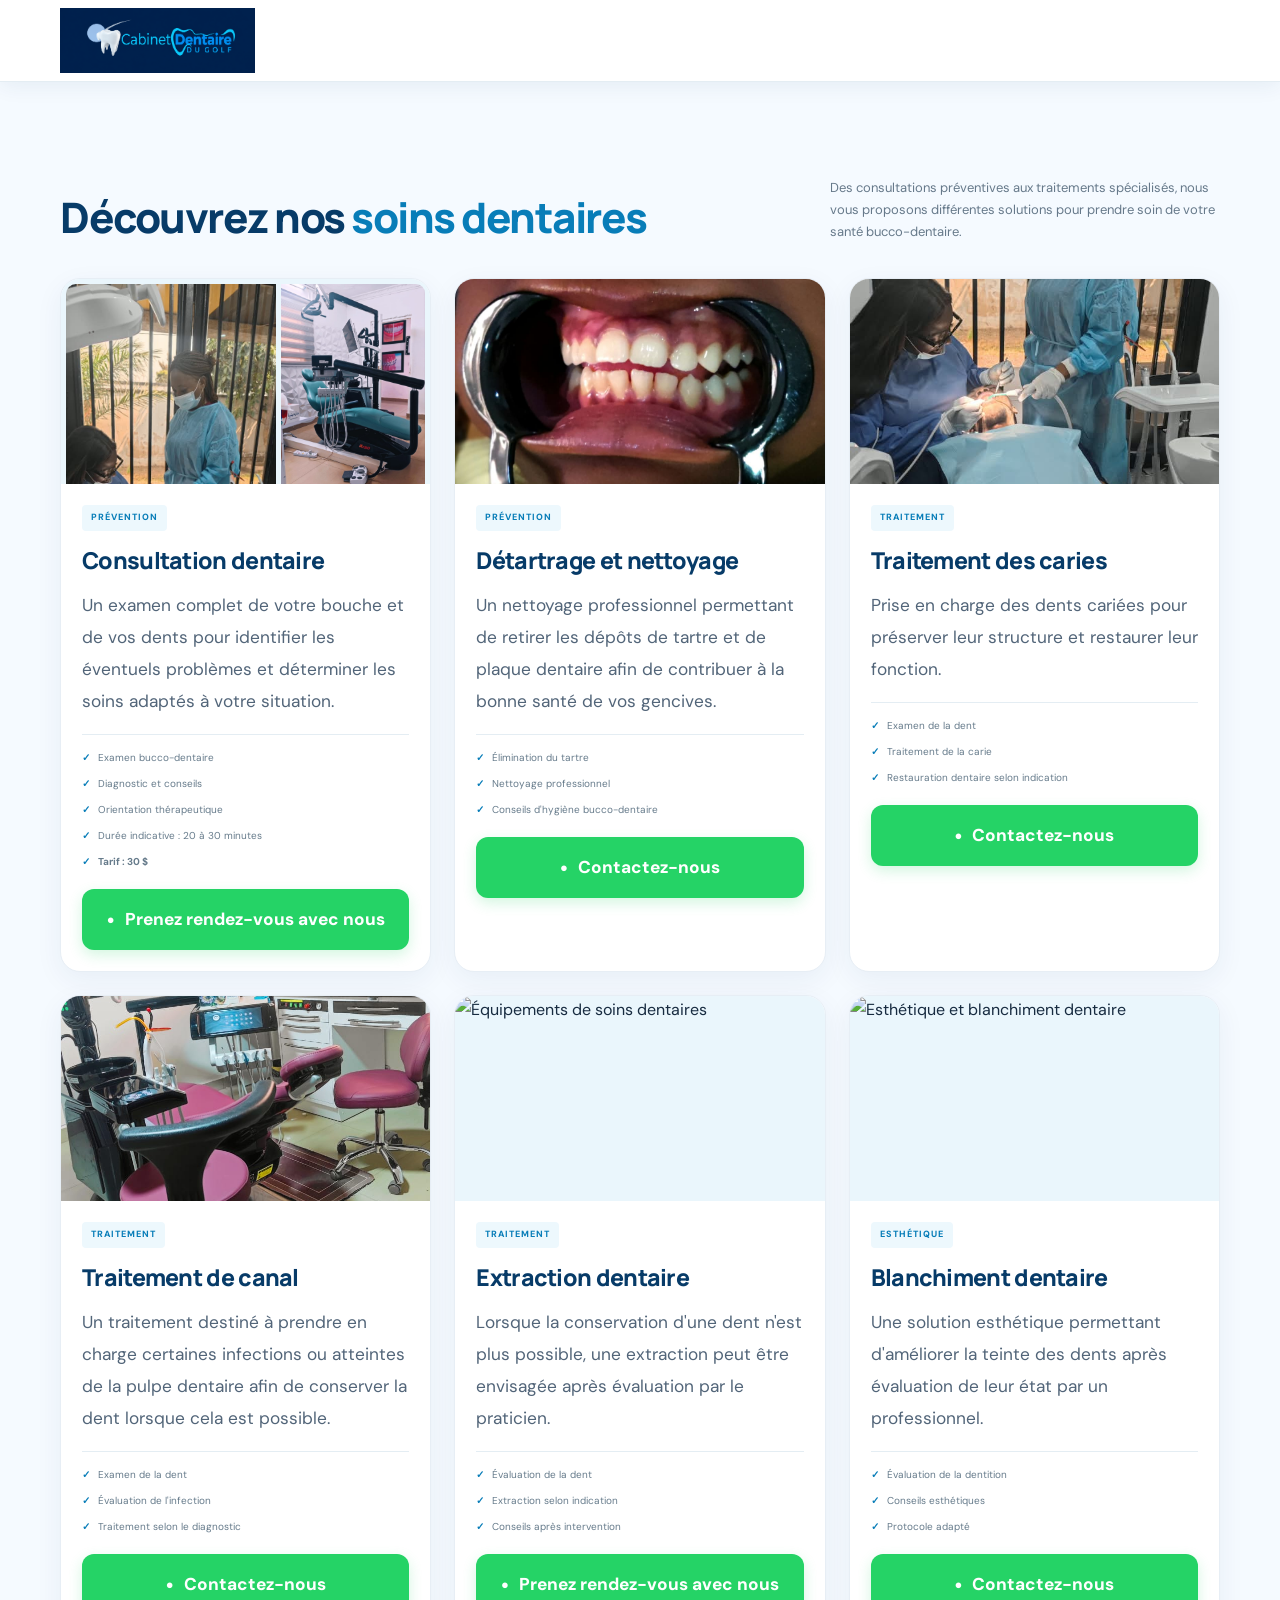
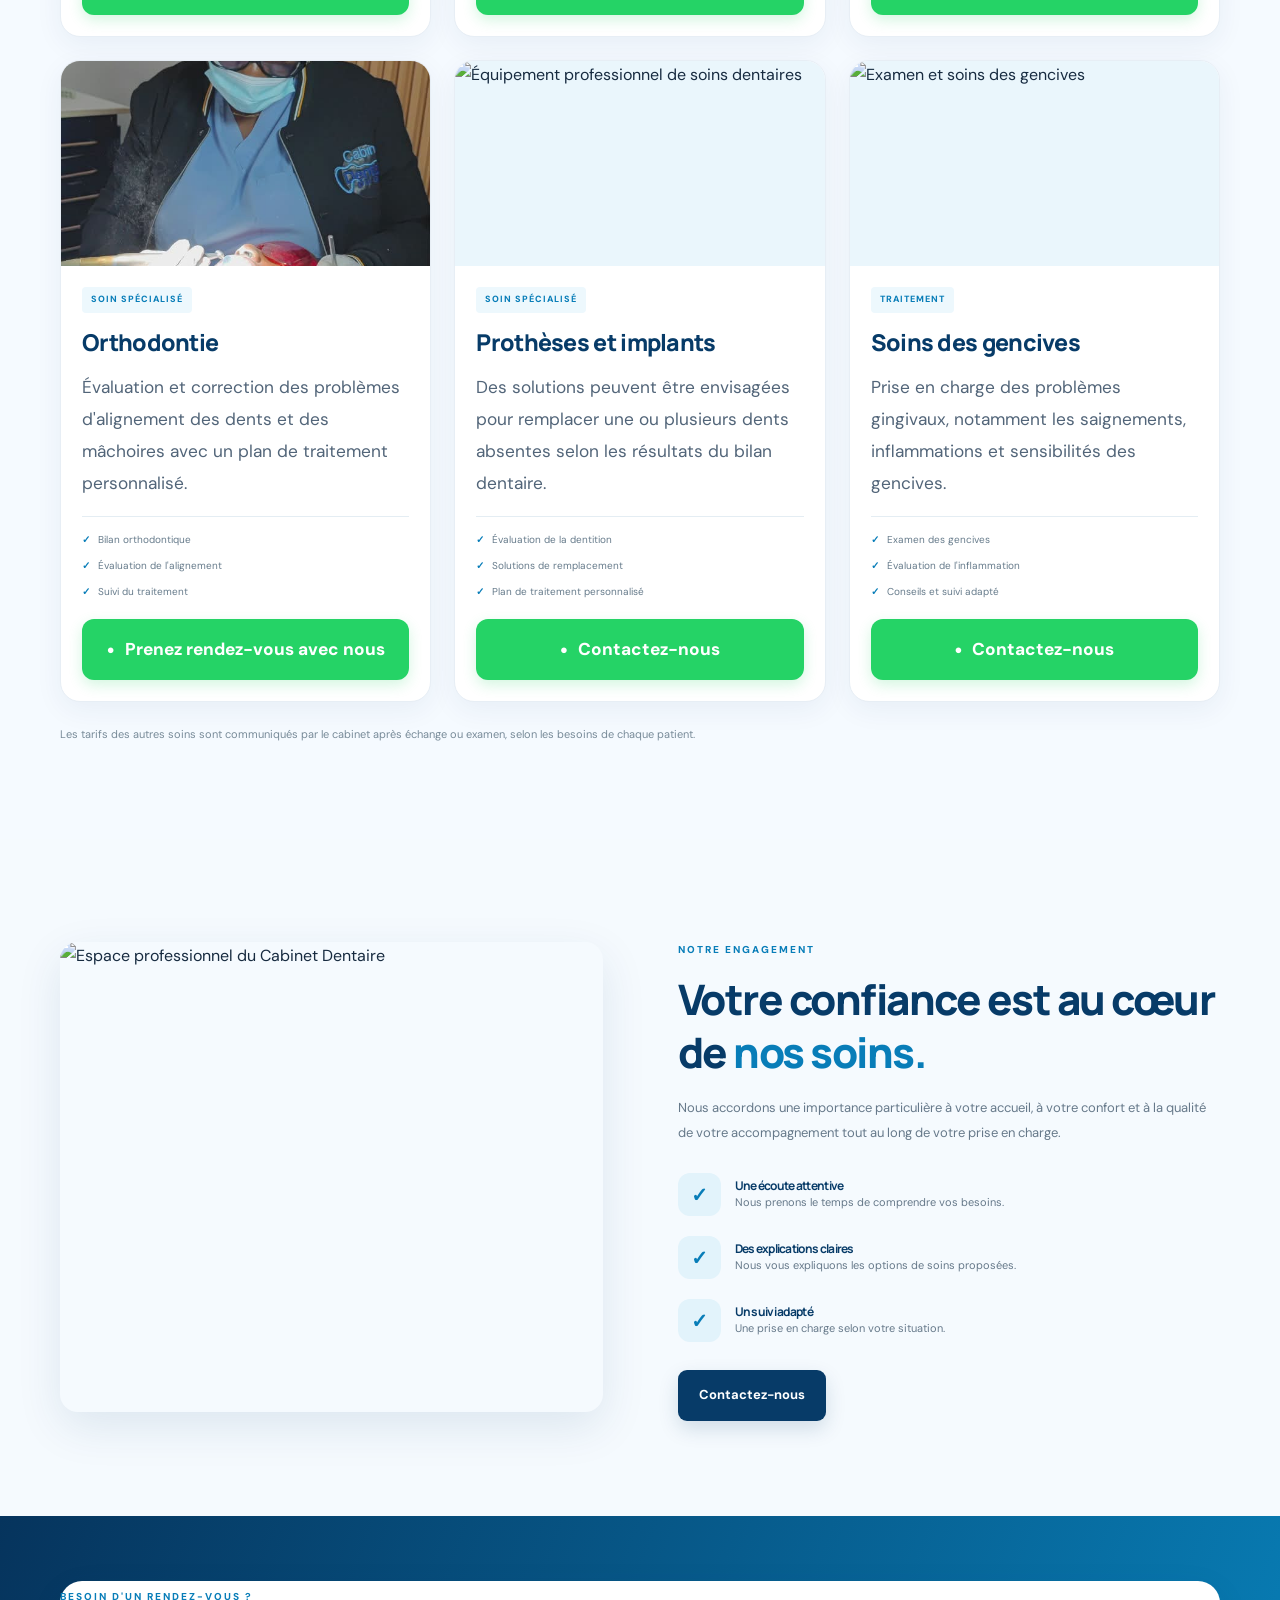
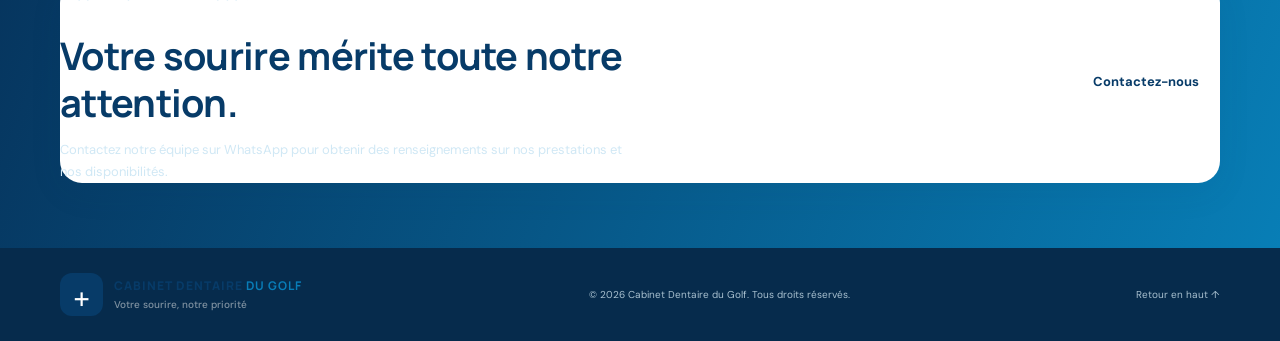
==== commit 2ec431c3: "add" ====
--- a/index.html
+++ b/index.html
@@ -1,4 +1,3 @@
-
 <!DOCTYPE html>
 <html lang="fr">
 <head>
@@ -13,546 +12,363 @@
     <link rel="preconnect" href="https://fonts.gstatic.com" crossorigin>
     <link href="https://fonts.googleapis.com/css2?family=DM+Sans:wght@400;500;600;700&family=Manrope:wght@400;500;600;700;800&display=swap" rel="stylesheet">
 
-    <!-- CSS : nous allons créer ce fichier ensuite -->
+    <!-- CSS -->
     <link rel="stylesheet" href="style.css">
+
+    <!-- Meta Pixel Code -->
+    <script>
+      !function(f,b,e,v,n,t,s)
+      {if(f.fbq)return;n=f.fbq=function(){n.callMethod?
+      n.callMethod.apply(n,arguments):n.queue.push(arguments)};
+      if(!f._fbq)f._fbq=n;n.push=true;n.loaded=!0;n.version='2.0';
+      n.queue=[];t=b.createElement(e);t.async=!0;
+      t.src=v;s=b.getElementsByTagName(e)[0];
+      s.parentNode.insertBefore(t,s)}(window, document,'script',
+      'https://connect.facebook.net/en_US/fbevents.js');
+      fbq('init', 'VOTRE_ID_DE_PIXEL'); 
+      fbq('track', 'PageView');
+    </script>
+    <noscript><img height="1" width="1" style="display:none"
+      src="https://www.facebook.com/tr?id=VOTRE_ID_DE_PIXEL&ev=PageView&noscript=1"
+    /></noscript>
+    <!-- Fin du code du pixel Meta -->
+
+    <!-- Script de suivi -->
+    <script>
+    document.addEventListener('DOMContentLoaded', function () {
+        document.querySelectorAll('a[href*="wa.me"]').forEach(function (button) {
+            button.addEventListener('click', function () {
+                if (typeof fbq === 'function') {
+                    fbq('track', 'Contact');
+                }
+            });
+        });
+    });
+    </script>
 </head>
-
 <body>
 
     <!-- NAVIGATION -->
-<header class="site-header">
-    <div class="container nav-container">
-
-        <a href="#accueil" class="logo">
-            <img src="logo-g.png"
-                 alt="Cabinet Dentaire du Golf"
-                 class="logo-image">
-        </a>
-
-           
+    <header class="site-header">
+        <div class="container nav-container">
+            <a href="#accueil" class="logo">
+                <img src="logo-g.png" alt="Cabinet Dentaire du Golf" class="logo-image">
+            </a>
         </div>
     </header>
 
-
-
     <!-- INTRODUCTION AUX SOINS -->
     <section class="services-section" id="soins">
-
         <div class="container">
-
             <div class="section-heading">
-
                 <h2>
                     Découvrez nos
                     <span>soins dentaires</span>
                 </h2>
-
                 <p>
                     Des consultations préventives aux traitements spécialisés,
                     nous vous proposons différentes solutions pour prendre
                     soin de votre santé bucco-dentaire.
                 </p>
-
             </div>
-
-
-            <!-- FILTRES DES SOINS -->
-        
 
             <!-- CARTES DES SOINS -->
             <div class="services-grid">
 
-
                 <!-- 01 CONSULTATION -->
                 <article class="service-card" data-category="prevention">
-
                     <div class="service-images consultation-images">
-
-                        <img
-                            src="consulta.jpeg"
-                            alt="Consultation dentaire"
-                            class="main-image"
-                        >
-
+                        <img src="consulta.jpeg" alt="Consultation dentaire" class="main-image">
                         <div class="secondary-images">
-
-                            <img
-                                src="consult.jpeg"
-                                alt="Équipement professionnel dentaire"
-                            >
-
-                            <img
-                                src="consulte.jpeg"
-                                alt="Salle de consultation dentaire"
-                            >
-
+                            <img src="consult.jpeg" alt="Équipement professionnel dentaire">
+                            <img src="consulte.jpeg" alt="Salle de consultation dentaire">
                         </div>
-
-                    </div>
-
-                    <div class="service-content">
-
-                        <span class="service-category">
-                            PRÉVENTION
-                        </span>
-
+                    </div>
+                    <div class="service-content">
+                        <span class="service-category">PRÉVENTION</span>
                         <h3>Consultation dentaire</h3>
-
                         <p>
                             Un examen complet de votre bouche et de vos dents
                             pour identifier les éventuels problèmes et
                             déterminer les soins adaptés à votre situation.
                         </p>
-
                         <ul class="service-information">
                             <li>Examen bucco-dentaire</li>
                             <li>Diagnostic et conseils</li>
                             <li>Orientation thérapeutique</li>
                             <li>Durée indicative : 20 à 30 minutes</li>
-                        </ul>
-
-            
-
+                            <li><strong>Tarif : 30 $</strong></li>
+                        </ul>
                         <a
                             href="https://wa.me/243995271831?text=Bonjour%2C%20je%20souhaite%20prendre%20rendez-vous%20pour%20une%20consultation%20dentaire."
                             class="whatsapp-button"
                             target="_blank"
                             rel="noopener noreferrer"
                         >
-                            WhatsApp - Prendre rendez-vous
-                        </a>
-
-                    </div>
-
-                </article>
-
+                            Prenez rendez-vous avec nous
+                        </a>
+                    </div>
+                </article>
 
                 <!-- 02 DÉTARTRAGE -->
                 <article class="service-card" data-category="prevention">
-
-                    <div class="service-images">
-
-                        <img
-                            src="nettoyage.jpeg"
-                            alt="Détartrage dentaire professionnel"
-                        >
-
-                    </div>
-
-                    <div class="service-content">
-
-                        <span class="service-category">
-                            PRÉVENTION
-                        </span>
-
+                    <div class="service-images">
+                        <img src="nettoyage.jpeg" alt="Détartrage dentaire professionnel">
+                    </div>
+                    <div class="service-content">
+                        <span class="service-category">PRÉVENTION</span>
                         <h3>Détartrage et nettoyage</h3>
-
                         <p>
                             Un nettoyage professionnel permettant de retirer
                             les dépôts de tartre et de plaque dentaire afin
                             de contribuer à la bonne santé de vos gencives.
                         </p>
-
                         <ul class="service-information">
                             <li>Élimination du tartre</li>
                             <li>Nettoyage professionnel</li>
                             <li>Conseils d'hygiène bucco-dentaire</li>
                         </ul>
-
-    
                         <a
                             href="https://wa.me/243995271831?text=Bonjour%2C%20je%20souhaite%20des%20informations%20sur%20le%20d%C3%A9tartrage."
                             class="whatsapp-button"
                             target="_blank"
                             rel="noopener noreferrer"
                         >
-                            WhatsApp - Nous contacter
-                        </a>
-
-                    </div>
-
-                </article>
-
+                            Contactez-nous
+                        </a>
+                    </div>
+                </article>
 
                 <!-- 03 CARIES -->
                 <article class="service-card" data-category="traitement">
-
-                    <div class="service-images">
-
-                        <img
-                            src="ceri.jpeg"
-                            alt="Traitement d'une carie dentaire"
-                        >
-
-                    </div>
-
-                    <div class="service-content">
-
-                        <span class="service-category">
-                            TRAITEMENT
-                        </span>
-
+                    <div class="service-images">
+                        <img src="ceri.jpeg" alt="Traitement d'une carie dentaire">
+                    </div>
+                    <div class="service-content">
+                        <span class="service-category">TRAITEMENT</span>
                         <h3>Traitement des caries</h3>
-
                         <p>
                             Prise en charge des dents cariées pour préserver
                             leur structure et restaurer leur fonction.
                         </p>
-
                         <ul class="service-information">
                             <li>Examen de la dent</li>
                             <li>Traitement de la carie</li>
                             <li>Restauration dentaire selon indication</li>
                         </ul>
-
-                        
                         <a
                             href="https://wa.me/243995271831?text=Bonjour%2C%20je%20souhaite%20des%20informations%20sur%20le%20traitement%20des%20caries."
                             class="whatsapp-button"
                             target="_blank"
                             rel="noopener noreferrer"
                         >
-                            WhatsApp - Demander un avis
-                        </a>
-
-                    </div>
-
-                </article>
-
+                            Contactez-nous
+                        </a>
+                    </div>
+                </article>
 
                 <!-- 04 TRAITEMENT DE CANAL -->
                 <article class="service-card" data-category="traitement">
-
-                    <div class="service-images">
-
-                        <img
-                            src="rthodontie.jpeg"
-                            alt="Traitement dentaire professionnel"
-                        >
-
-                    </div>
-
-                    <div class="service-content">
-
-                        <span class="service-category">
-                            TRAITEMENT
-                        </span>
-
+                    <div class="service-images">
+                        <img src="rthodontie.jpeg" alt="Traitement dentaire professionnel">
+                    </div>
+                    <div class="service-content">
+                        <span class="service-category">TRAITEMENT</span>
                         <h3>Traitement de canal</h3>
-
                         <p>
                             Un traitement destiné à prendre en charge
                             certaines infections ou atteintes de la pulpe
                             dentaire afin de conserver la dent lorsque cela
                             est possible.
                         </p>
-
                         <ul class="service-information">
                             <li>Examen de la dent</li>
                             <li>Évaluation de l'infection</li>
                             <li>Traitement selon le diagnostic</li>
                         </ul>
-
-                        
-
                         <a
                             href="https://wa.me/243995271831?text=Bonjour%2C%20je%20souhaite%20des%20informations%20sur%20le%20traitement%20de%20canal."
                             class="whatsapp-button"
                             target="_blank"
                             rel="noopener noreferrer"
                         >
-                            WhatsApp - Nous contacter
-                        </a>
-
-                    </div>
-
-                </article>
-
+                            Contactez-nous
+                        </a>
+                    </div>
+                </article>
 
                 <!-- 05 EXTRACTION -->
                 <article class="service-card" data-category="traitement">
-
-                    <div class="service-images">
-
-                        <img
-                            src="https://images.unsplash.com/photo-1629909613654-28e377c37b09?auto=format&fit=crop&w=900&q=85"
-                            alt="Équipements de soins dentaires"
-                        >
-
-                    </div>
-
-                    <div class="service-content">
-
-                        <span class="service-category">
-                            TRAITEMENT
-                        </span>
-
+                    <div class="service-images">
+                        <img src="https://images.unsplash.com/photo-1629909613654-28e377c37b09?auto=format&fit=crop&w=900&q=85" alt="Équipements de soins dentaires">
+                    </div>
+                    <div class="service-content">
+                        <span class="service-category">TRAITEMENT</span>
                         <h3>Extraction dentaire</h3>
-
                         <p>
                             Lorsque la conservation d'une dent n'est plus
                             possible, une extraction peut être envisagée
                             après évaluation par le praticien.
                         </p>
-
                         <ul class="service-information">
                             <li>Évaluation de la dent</li>
                             <li>Extraction selon indication</li>
                             <li>Conseils après intervention</li>
                         </ul>
-
-                       
-
                         <a
                             href="https://wa.me/243995271831?text=Bonjour%2C%20je%20souhaite%20des%20informations%20sur%20une%20extraction%20dentaire."
                             class="whatsapp-button"
                             target="_blank"
                             rel="noopener noreferrer"
                         >
-                            WhatsApp - Prendre rendez-vous
-                        </a>
-
-                    </div>
-
-                </article>
-
+                            Prenez rendez-vous avec nous
+                        </a>
+                    </div>
+                </article>
 
                 <!-- 06 BLANCHIMENT -->
                 <article class="service-card" data-category="esthetique">
-
-                    <div class="service-images">
-
-                        <img
-                            src="https://images.unsplash.com/photo-1598256989800-fe5f95da9787?auto=format&fit=crop&w=900&q=85"
-                            alt="Esthétique et blanchiment dentaire"
-                        >
-
-                    </div>
-
-                    <div class="service-content">
-
-                        <span class="service-category">
-                            ESTHÉTIQUE
-                        </span>
-
+                    <div class="service-images">
+                        <img src="https://images.unsplash.com/photo-1598256989800-fe5f95da9787?auto=format&fit=crop&w=900&q=85" alt="Esthétique et blanchiment dentaire">
+                    </div>
+                    <div class="service-content">
+                        <span class="service-category">ESTHÉTIQUE</span>
                         <h3>Blanchiment dentaire</h3>
-
                         <p>
                             Une solution esthétique permettant d'améliorer
                             la teinte des dents après évaluation de leur
                             état par un professionnel.
                         </p>
-
                         <ul class="service-information">
                             <li>Évaluation de la dentition</li>
                             <li>Conseils esthétiques</li>
                             <li>Protocole adapté</li>
                         </ul>
-
-                       
-
                         <a
                             href="https://wa.me/243995271831?text=Bonjour%2C%20je%20souhaite%20des%20informations%20sur%20le%20blanchiment%20dentaire."
                             class="whatsapp-button"
                             target="_blank"
                             rel="noopener noreferrer"
                         >
-                            WhatsApp - En savoir plus
-                        </a>
-
-                    </div>
-
-                </article>
-
+                            Contactez-nous
+                        </a>
+                    </div>
+                </article>
 
                 <!-- 07 ORTHODONTIE -->
                 <article class="service-card" data-category="specialise">
-
-                    <div class="service-images">
-
-                        <img
-                            src="thodontie.jpeg"
-                            alt="Orthodontie et alignement des dents"
-                        >
-
-                    </div>
-
-                    <div class="service-content">
-
-                        <span class="service-category">
-                            SOIN SPÉCIALISÉ
-                        </span>
-
+                    <div class="service-images">
+                        <img src="thodontie.jpeg" alt="Orthodontie et alignement des dents">
+                    </div>
+                    <div class="service-content">
+                        <span class="service-category">SOIN SPÉCIALISÉ</span>
                         <h3>Orthodontie</h3>
-
                         <p>
                             Évaluation et correction des problèmes
                             d'alignement des dents et des mâchoires
                             avec un plan de traitement personnalisé.
                         </p>
-
                         <ul class="service-information">
                             <li>Bilan orthodontique</li>
                             <li>Évaluation de l'alignement</li>
                             <li>Suivi du traitement</li>
                         </ul>
-
-                       
-
                         <a
                             href="https://wa.me/243995271831?text=Bonjour%2C%20je%20souhaite%20des%20informations%20sur%20l%27orthodontie."
                             class="whatsapp-button"
                             target="_blank"
                             rel="noopener noreferrer"
                         >
-                            WhatsApp - Demander un bilan
-                        </a>
-
-                    </div>
-
-                </article>
-
+                            Prenez rendez-vous avec nous
+                        </a>
+                    </div>
+                </article>
 
                 <!-- 08 PROTHÈSES ET IMPLANTS -->
                 <article class="service-card" data-category="specialise">
-
-                    <div class="service-images">
-
-                        <img
-                            src="https://images.unsplash.com/photo-1629909613654-28e377c37b09?auto=format&fit=crop&w=900&q=85"
-                            alt="Équipement professionnel de soins dentaires"
-                        >
-
-                    </div>
-
-                    <div class="service-content">
-
-                        <span class="service-category">
-                            SOIN SPÉCIALISÉ
-                        </span>
-
+                    <div class="service-images">
+                        <img src="https://images.unsplash.com/photo-1629909613654-28e377c37b09?auto=format&fit=crop&w=900&q=85" alt="Équipement professionnel de soins dentaires">
+                    </div>
+                    <div class="service-content">
+                        <span class="service-category">SOIN SPÉCIALISÉ</span>
                         <h3>Prothèses et implants</h3>
-
                         <p>
                             Des solutions peuvent être envisagées pour
                             remplacer une ou plusieurs dents absentes
                             selon les résultats du bilan dentaire.
                         </p>
-
                         <ul class="service-information">
                             <li>Évaluation de la dentition</li>
                             <li>Solutions de remplacement</li>
                             <li>Plan de traitement personnalisé</li>
                         </ul>
-
-                        
-
                         <a
                             href="https://wa.me/243995271831?text=Bonjour%2C%20je%20souhaite%20des%20informations%20sur%20les%20proth%C3%A8ses%20et%20implants."
                             class="whatsapp-button"
                             target="_blank"
                             rel="noopener noreferrer"
                         >
-                            WhatsApp - Parler à l'équipe
-                        </a>
-
-                    </div>
-
-                </article>
-
+                            Contactez-nous
+                        </a>
+                    </div>
+                </article>
 
                 <!-- 09 SOINS DES GENCIVES -->
                 <article class="service-card" data-category="traitement">
-
-                    <div class="service-images">
-
-                        <img
-                            src="https://images.unsplash.com/photo-1609840114035-3c981b782dfe?auto=format&fit=crop&w=900&q=85"
-                            alt="Examen et soins des gencives"
-                        >
-
-                    </div>
-
-                    <div class="service-content">
-
-                        <span class="service-category">
-                            TRAITEMENT
-                        </span>
-
+                    <div class="service-images">
+                        <img src="https://images.unsplash.com/photo-1609840114035-3c981b782dfe?auto=format&fit=crop&w=900&q=85" alt="Examen et soins des gencives">
+                    </div>
+                    <div class="service-content">
+                        <span class="service-category">TRAITEMENT</span>
                         <h3>Soins des gencives</h3>
-
                         <p>
                             Prise en charge des problèmes gingivaux,
                             notamment les saignements, inflammations
                             et sensibilités des gencives.
                         </p>
-
                         <ul class="service-information">
                             <li>Examen des gencives</li>
                             <li>Évaluation de l'inflammation</li>
                             <li>Conseils et suivi adapté</li>
                         </ul>
-
-                        
-
                         <a
                             href="https://wa.me/243995271831?text=Bonjour%2C%20je%20souhaite%20des%20informations%20sur%20les%20soins%20des%20gencives."
                             class="whatsapp-button"
                             target="_blank"
                             rel="noopener noreferrer"
                         >
-                            WhatsApp - Nous contacter
-                        </a>
-
-                    </div>
-
+                            Contactez-nous
+                        </a>
+                    </div>
                 </article>
 
             </div>
 
             <p class="price-note">
-                Les tarifs définitifs sont communiqués par le cabinet
+                Les tarifs des autres soins sont communiqués par le cabinet
                 après échange ou examen, selon les besoins de chaque patient.
             </p>
-
         </div>
-
     </section>
-
 
     <!-- POURQUOI NOUS CHOISIR -->
     <section class="why-us-section" id="apropos">
-
         <div class="container why-us-container">
-
             <div class="why-us-image">
-
-                <img
-                    src="https://images.unsplash.com/photo-1629909613654-28e377c37b09?auto=format&fit=crop&w=1100&q=85"
-                    alt="Espace professionnel du Cabinet Dentaire"
-                >
-
+                <img src="https://images.unsplash.com/photo-1629909613654-28e377c37b09?auto=format&fit=crop&w=1100&q=85" alt="Espace professionnel du Cabinet Dentaire">
             </div>
-
             <div class="why-us-content">
-
-                <span class="section-label">
-                    NOTRE ENGAGEMENT
-                </span>
-
+                <span class="section-label">NOTRE ENGAGEMENT</span>
                 <h2>
                     Votre confiance est au cœur de
                     <span>nos soins.</span>
                 </h2>
-
                 <p>
                     Nous accordons une importance particulière à votre
                     accueil, à votre confort et à la qualité de votre
                     accompagnement tout au long de votre prise en charge.
                 </p>
-
                 <div class="benefits-list">
-
                     <div class="benefit-item">
                         <span class="benefit-icon">✓</span>
                         <div>
@@ -560,7 +376,6 @@
                             <p>Nous prenons le temps de comprendre vos besoins.</p>
                         </div>
                     </div>
-
                     <div class="benefit-item">
                         <span class="benefit-icon">✓</span>
                         <div>
@@ -568,7 +383,6 @@
                             <p>Nous vous expliquons les options de soins proposées.</p>
                         </div>
                     </div>
-
                     <div class="benefit-item">
                         <span class="benefit-icon">✓</span>
                         <div>
@@ -576,60 +390,42 @@
                             <p>Une prise en charge selon votre situation.</p>
                         </div>
                     </div>
-
                 </div>
-
                 <a href="#contact" class="btn-primary">
-                    Contacter le cabinet
+                    Contactez-nous
                 </a>
-
             </div>
-
         </div>
-
     </section>
-
 
     <!-- CONTACT -->
     <section class="contact-section" id="contact">
-
         <div class="container contact-container">
-
             <div>
-                <span class="section-label">
-                    BESOIN D'UN RENDEZ-VOUS ?
-                </span>
-
+                <span class="section-label">BESOIN D'UN RENDEZ-VOUS ?</span>
                 <h2>
                     Votre sourire mérite toute notre attention.
                 </h2>
-
                 <p>
                     Contactez notre équipe sur WhatsApp pour obtenir
                     des renseignements sur nos prestations et nos
                     disponibilités.
                 </p>
             </div>
-
             <a
                 href="https://wa.me/243995271831?text=Bonjour%20Cabinet%20Dentaire%20du%20Golf%2C%20je%20souhaite%20avoir%20des%20informations."
                 target="_blank"
                 rel="noopener noreferrer"
                 class="contact-whatsapp"
             >
-                WhatsApp - Écrire au cabinet
+                Contactez-nous
             </a>
-
         </div>
-
     </section>
-
 
     <!-- FOOTER -->
     <footer class="footer">
-
         <div class="container footer-container">
-
             <a href="#accueil" class="logo">
                 <span class="logo-icon">+</span>
                 <span>
@@ -638,17 +434,13 @@
                     <small>Votre sourire, notre priorité</small>
                 </span>
             </a>
-
             <p>
                 © 2026 Cabinet Dentaire du Golf.
                 Tous droits réservés.
             </p>
-
             <a href="#accueil">Retour en haut ↑</a>
-
         </div>
-
     </footer>
 
 </body>
-</html>
+</html>
